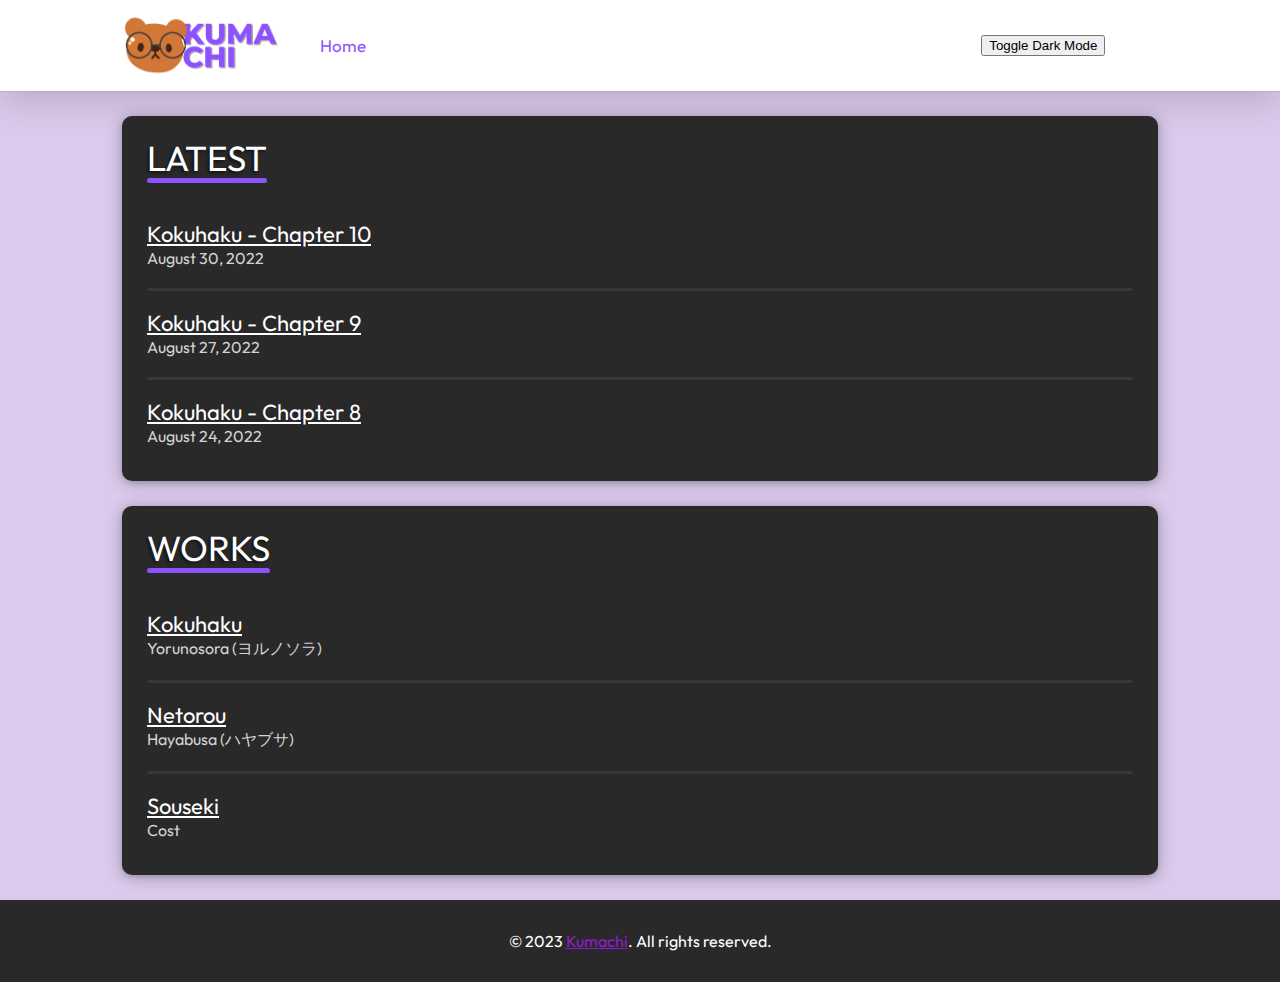
==== index.html @ 441d0a2b "." ====
<!DOCTYPE html>
<html lang="en">

<head>
  <link rel="shortcut icon" href="assets/fav.png" />
  <link rel="stylesheet" href="https://cdnjs.cloudflare.com/ajax/libs/font-awesome/5.15.3/css/all.min.css" />
  <meta charset="UTF-8">
  <meta name="viewport" content="width=device-width, initial-scale=1.0">
  <title>KumachiTL</title>
  <link rel="preconnect" href="https://fonts.googleapis.com">
  <link rel="preconnect" href="https://fonts.gstatic.com" crossorigin>
  <link href="https://fonts.googleapis.com/css2?family=Outfit:wght@700&family=Poppins&display=swap" rel="stylesheet">
  <link rel="stylesheet" href="style.css">
</head>

<body>
  <nav>
    <div class="navbar">
      <i class="fas fa-bars"></i>
      <div class="logo">
      <a href="/"><img src="assets/logo.png" title="Home" alt="Kumachi Logo"></a>
    </div>
    <div class="nav-links">
        <div class="sidebar-logo">
          <a href="/"><img src="assets/logo.png" title="Home" alt="Kumachi Logo"></a>
          <i class="fas fa-times"></i>
        </div>
        <ul class="menu">
          <li class="dropdown"><a href="/" style="color: #8C52FF;">Home</a></li>
          <li class="dropdown">
          <a href="#" class="dropdown-toggle">Ongoing</a>
            <ul class="submenu">
              <li><a href="/kokuhaku">The Beautiful Girls in the School Confessed to Me Almost at the Same Time and I Misunderstood That They Were Making Fun of Me so I Decided To Go Out With All of Them but I Was Too Shy!</a></li>
              <!-- <li><a href="#">Submenu Item 2</a></li>
              <li><a href="#">Submenu Item 3</a></li> -->
              </ul>
          </li>
          <li class="dropdown">
          <a href="#" class="dropdown-toggle">Hiatus</a>
            <ul class="submenu">
              <li><a href="#">I Don't Know Souseki~I Had A Girlfriend Before I Knew It~</a></li>
              <!-- <li><a href="#">Submenu Item 2</a></li>
              <li><a href="#">Submenu Item 3</a></li> -->
            </ul>
          </li>
          <li class="dropdown">
          <a href="#" class="dropdown-toggle">Completed</a>
            <ul class="submenu">
              <li><a href="#">The Hero Cucked Me of My Childhood Friend, so I Think I'll Steal His Fiancee</a></li>
              <!-- <li><a href="#">Submenu Item 2</a></li>
              <li><a href="#">Submenu Item 3</a></li> -->
            </ul>
          </li>
          <li class="dropdown">
          <a href="#" class="dropdown-toggle">Dropped</a>
            <!-- <ul class="submenu">
              <li><a href="#">Lorem ipsum, dolor sit amet consectetur adipisicing elit. Nisi nam velit est? Corporis, quos unde?</a></li>
              <li><a href="#">Submenu Item 2</a></li>
              <li><a href="#">Submenu Item 3</a></li>
            </ul> -->
          </li>
          <li class="dropdown">
          <a href="#" class="dropdown-toggle">Original Works</a>
            <!-- <ul class="submenu">
              <li><a href="#">My Ex-Wife's Daughter</a></li>
              <li><a href="#">The Daily Life of a Former Office Worker [18+]</a></li>
              <li><a href="#">Reconciliation of Two Old Lovers</a></li>
              <li><a href="#">My Late Wife is My Guardian Angel</a></li>
            </ul> -->
          </li>
          <li><a href="/about">About</a></li>
        </ul>
    </div>
    <button id="dark-mode-toggle">Toggle Dark Mode</button>
    <div class="search-box">
      <i class="fas fa-search"></i>
      <div class="input-box">
        <input type="text" id="searchInput" placeholder="Search...">
      </div>
    </div>
   </div>
  </nav>

  <!-- Main -->

  <div class="box">
    <div class="text-row">
      <div class="text">Latest</div>
    </div>
    <div class="row">
      <a href="#" class="title">Kokuhaku - Chapter 10</a>
      <div class="date">August 30, 2022</div>
    </div>
    <hr class="line">
    <div class="row">
      <a href="#" class="title">Kokuhaku - Chapter 9</a>
      <div class="date">August 27, 2022</div>
    </div>
    <hr class="line">
    <div class="row">
      <a href="#" class="title">Kokuhaku - Chapter 8</a>
      <div class="date">August 24, 2022</div>
    </div>
  </div>

  <div class="works-box">
    <div class="text-row">
      <div class="text">Works</div>
    </div>
    <div class="row">
      <a href="/kokuhaku" class="title">Kokuhaku</a>
      <div class="date">Yorunosora (ヨルノソラ)</div>
    </div>
    <hr class="line">
    <div class="row">
      <a href="#" class="title">Netorou</a>
      <div class="date">Hayabusa (ハヤブサ)</div>
    </div>
    <hr class="line">
    <div class="row">
      <a href="#" class="title">Souseki</a>
      <div class="date">Cost</div>
    </div>
  </div>  

  <footer>
    <p>&copy; 2023 <a href="/" style="color: #9619D0;">Kumachi</a>. All rights reserved.</p>
  </footer>  

  <script src="https://code.jquery.com/jquery-3.6.0.min.js"></script>
  <script src="script.js" defer></script>

  <!-- Ko-fi -->

  <script src='https://storage.ko-fi.com/cdn/scripts/overlay-widget.js'></script>
  <script>
    kofiWidgetOverlay.draw('kumachi', {
      'type': 'floating-chat',
      'floating-chat.donateButton.text': 'Support me',
      'floating-chat.donateButton.background-color': '#794bc4',
      'floating-chat.donateButton.text-color': '#fff'
    });
  </script>
</body>

</html>
---- style.css ----
html {
  font-family: "Outfit", sans-serif;
}

body {
  margin: 0;
  padding: 0;
  background: rgb(220, 202, 236);
  transition: background-color 0.3s ease;
}

.logo img {
  width: 200px;
  height: auto;
}

nav {
  background: white;
  padding: 10px 100px;
  color: #9619d0;
  box-shadow: rgba(0, 0, 0, 0.16) 0px 10px 36px 0px, rgba(0, 0, 0, 0.06) 0px 0px 0px 1px;
}
  
.navbar {
  display: flex;
  align-items: center;
  justify-content: space-between;
}

.navbar .show {
  display: block;
}

.navbar .menu {
  margin: 0;
  padding: 0;
  list-style: none;
}

.navbar .menu li {
  display: inline;
}

.dropdown {
  margin-right: 25px;
}

.navbar .menu li a {
  text-decoration: none;
  color: #ffffff;
  font-size: 17px;
}

.navbar .menu a:hover {
  color: #8C52FF;
  transition: .3s;
}

.navbar .dropdown-toggle {
  position: relative;
}

.navbar .dropdown-toggle::after {
  content: '\f107';
  font-family: 'Font Awesome 5 Free';
  font-weight: 900;
  position: absolute;
  padding: 2px 0 0 4px;
}

.navbar .dropdown-toggle.collapsed::after {
  content: '\f106';
}

.fa-bars, .sidebar-logo .fas.fa-times, .sidebar-logo img {
  display: none;
}

/* SUBMENU */

.navbar .submenu {
  display: none;
  position: absolute;
  top: 10%;
  left: 36.8%;
  background-color: white;
  padding: 3px;
  box-shadow: rgba(0, 0, 0, 0.35) 0px 5px 15px;
  width: 300px;
  overflow: hidden;
  border-radius: 5px;
}
/* hiatus */
.dropdown:nth-child(3) .submenu {
  left: 43.8%;
  top: calc(10%);
}
/* completed */
.dropdown:nth-child(4) .submenu {
  left: 49.5%;
  top: calc(10%);
}
/* dropped */
.dropdown:nth-child(5) .submenu {
  left: 57.9%;
  top: calc(10%);
}
/* original works */
.dropdown:nth-child(6) .submenu {
  left: 65.1%;
  top: calc(10%);
}

.navbar .submenu li {
  overflow: hidden;
  text-overflow: ellipsis;
  display: -webkit-box;
  -webkit-line-clamp: 2;
  -webkit-box-orient: vertical;
}

.navbar .submenu li a {
  display: block;
  padding: 4.4px 8px 4.4px 8px;
  text-decoration: none;
}

.submenu li a:hover {
  background-color: #e2dede;
}

/* SEARCH */

.search-box {
  position: relative;
  height: 40px;
  width: 40px;
  margin: 0 15px 0 0;
}

.search-box .fas.fa-search {
  font-size: 20px;
  color: #ffffff;
  cursor: pointer;
}

.search-box i{
  position: absolute;
  height: 100%;
  width: 100%;
  line-height: 40px;
  text-align: center;
  font-size: 22px;
  color: #fff;
  font-weight: 600;
  cursor: pointer;
  transition: all 0.3s ease;
}

#searchButton {
  height: 40px;
  width: 50px;
  border: none;
  background-color: transparent;
  color: white;
  cursor: pointer;
}

.search-box .input-box {
  position: absolute;
  right: calc(100% - 40px);
  top: 80px;
  height: 60px;
  width: 300px;
  background: rgb(220, 202, 236);
  border-radius: 6px;
  opacity: 0;
  pointer-events: none;
  transition: all 0.4s ease;
}

.navbar.showInput .search-box .input-box{
  top: 50px;
  opacity: 1;
  pointer-events: auto;
  background: rgb(220, 202, 236);
}

.search-box .input-box::before{
  content: '';
  position: absolute;
  height: 20px;
  width: 20px;
  background: rgb(220, 202, 236);
  right: 10px;
  top: -6px;
  transform: rotate(45deg);
}

.search-box .input-box input{
  position: absolute;
  top: 50%;
  left: 50%;
  border-radius: 4px;
  transform: translate(-50%, -50%);
  height: 35px;
  width: 250px;
  outline: none;
  padding: 0 15px;
  font-family: poppins;
  font-size: 16px;
  border: none;
}

.search-box .input-box.show {
  display: block;
}

/* SEARCH RESULTS */

/* -Loading Screen */

#loadingScreen {
  display: flex;
  align-items: center;
  justify-content: center;
  height: 100vh;
  background-color: rgb(220, 202, 236);
}

.spinner {
  border: 16px solid #f3f3f3;
  border-top: 16px solid #1E1E1E;
  border-radius: 50%;
  width: 30px;
  height: 30px;
  animation: spin 2s linear infinite;
}

@keyframes spin {
  0% {
    transform: rotate(0deg);
  }
  100% {
    transform: rotate(360deg);
  }
}

/* -Main Search Results */

#headerText {
  font-size: 35px;
  color: white;
  text-shadow: -2px 2px 3px rgba(0, 0, 0, 0.5);
  text-transform: uppercase;
  position: relative;
  display: inline-block;
  margin-bottom: 30px;
  margin-left: 120px;
}

#headerText::after {
  content: '';
  position: absolute;
  left: 0;
  bottom: -3px;
  width: 100%;
  height: 5px;
  border-radius: 3px;
  background-color: #8C52FF;
}

.search-results {
  margin: 10px 100px;
  padding: 10px;
  border-radius: 5px;
  display: grid;
  grid-template-columns: 1fr 1fr 1fr;
  grid-column-gap: 20px;
}

.search-result-item {
  margin-bottom: 20px;
  background-color: #292929;
  padding: 45px;
  border-radius: 5px;
  display: flex;
  align-items: center;
  justify-content: center;
  color: white;
  font-size: 20px;
}

.search-result-item a {
  text-decoration: none;
  text-align: center;
  color: white;
}

.search-result-item a:hover {
  color: #8C52FF;
  transition: .3s;
  cursor: pointer;
}

/* MAIN */
    
.box, .works-box {
  background-color: #292929;
  margin: 25px 122px;
  border-radius: 10px;
  display: flex;
  flex-direction: column;
  padding: 20px 25px;
  align-items: left;
  color: #ffffff;
  font-family: "Outfit", sans-serif;
  box-shadow: rgba(14, 30, 37, 0.12) 0px 2px 4px 0px, rgba(14, 30, 37, 0.32) 0px 2px 16px 0px;
}
  
.row {
  left: auto;
  padding-top: 10px;
}
  
.text {
  font-size: 35px;
  text-shadow: -2px 2px 3px rgba(0, 0, 0, 0.5);
  text-transform: uppercase;
  position: relative;
  display: inline-block;
  margin-bottom: 30px;
}
  
.text::after {
  content: '';
  position: absolute;
  left: 0;
  bottom: -3px;
  width: 100%;
  height: 5px;
  border-radius: 3px;
  background-color: #8C52FF;
}

.title {
  font-size: 22px;
  text-decoration: underline;
  color: white;
  margin-top: 100px;
}

.title:hover {
  color: #8C52FF;
  transition: 0.3s;
  }

.date {
  color: lightgray;
  font-size: 16px;
  margin-bottom: 15px;
  position: relative;
}
  
.line {
  width: 100%;
  height: 3px;
  border-radius: 10px;
  background-color: #383838;
  margin-top: 5px;
  border: none;
}

/* ABOUT PAGE */

.about-box, .disclaimer-box {
  background-color: #292929;
  margin: 25px 122px;
  border-radius: 10px;
  display: flex;
  flex-direction: column;
  padding: 0 25px;
  padding-top: 20px;
  align-items: left;
  color: #ffffff;
  font-family: "Outfit", sans-serif;
  box-shadow: rgba(14, 30, 37, 0.12) 0px 2px 4px 0px, rgba(14, 30, 37, 0.32) 0px 2px 16px 0px;
}

.about, .disclaimer {
  color: lightgrey;
  margin-bottom: 25px;
  font-size: 16px;
  font-family: "Poppins";
}

/* KOKUHAKU PAGE */

.description-box, .info-box, .chapter-box {
  background-color: #292929;
  margin: 25px 122px;
  border-radius: 10px;
  display: flex;
  flex-direction: column;
  padding: 20px 25px;
  align-items: left;
  color: #ffffff;
  font-family: "Outfit", sans-serif;
  box-shadow: rgba(14, 30, 37, 0.12) 0px 2px 4px 0px, rgba(14, 30, 37, 0.32) 0px 2px 16px 0px;
}

.story-title {
  font-size: 29.5px;
  text-shadow: -2px 2px 3px rgba(0, 0, 0, 0.5);
  text-transform: uppercase;
  position: relative;
  display: inline-block;
}

.story-title::after {
  content: '';
  position: absolute;
  left: 0;
  bottom: -3px;
  width: 100%;
  height: 5px;
  border-radius: 3px;
  background-color: #8C52FF;
}

.story-description {
  margin-top: 25px;
  color: lightgrey;
  font-size: 16px;
  font-family: "Poppins";
  line-height: 30px;
}

.info {
  font-size: 18px;
}

.info2 {
  font-family: poppins;
  font-size: 16px;
  line-height: 26px;
}

.source {
  color: white;
  text-decoration: none;
  font-family: poppins;
  font-size: 16px;
}

.source:hover, .chapter:hover {
  color: #8C52FF;
  transition: 0.3s;
}

.chapter-row {
  margin-top: 10px;
  margin-bottom: 14px;
}

.chapter {
  font-size: 19px;
  text-decoration: underline;
  color: white;
  position: relative;
}

/* BUTTONS */

.button-container {
  flex-direction: column;
  align-items: center;
  background-color: #292929;
  margin: 25px 122px;
  border-radius: 10px;
  display: flex;
  padding: 10px 25px;
  color: #ffffff;
  justify-content: center;
  box-shadow: rgba(14, 30, 37, 0.12) 0px 2px 4px 0px, rgba(14, 30, 37, 0.32) 0px 2px 16px 0px;
}

/* -Change Chapter */

.change-chap-box {
  background-color: #292929;
  margin: 25px 122px;
  border-radius: 10px;
  display: flex;
  padding: 10px 25px;
  color: #ffffff;
  justify-content: center;
}

.change-chap-buttons {
  display: flex;
  align-items: center;
  margin-top: 4px;
}

.prev-btn, .next-btn {
  width: 100px;
  height: 40px;
  border: none;
  background: linear-gradient(135deg, #9619d0 0%, #cd1494 50%, #ab0b6d 100%);
  color: white;
  padding: 10px 20px;
  margin: 10px;
  font-size: 16px;
  cursor: pointer;
  border-radius: 4px;
  font-family: outfit;
}

.prev-btn:hover, .next-btn:hover {
  opacity: 0.8;
  transition: 0.3s;
}

select {
  font-family: outfit;
  font-size: 16px;
  width: 200px;
  height: 40px;
  margin: 10px 0;
  border-radius: 4px;
  color: #1E1E1E;
}

.separator {
  width: 100%;
  height: 3px;
  border-radius: 10px;
  background-color: #383838;
  margin: 10px 0;
  border: none;
}

/* -Font size */

.button {
  width: 40px;
  height: 40px;
  margin: 10px 3px;
  font-size: 16px;
  background: linear-gradient(135deg, #9619d0 0%, #cd1494 50%, #ab0b6d 100%);
  color: #ffffff;
  border: none;
  border-radius: 4px;
  cursor: pointer;
  font-family: outfit;
}

#content {
  font-size: 16px;
}

#resetBtn {
  width: 90px;
}

.button-container button:hover {
  opacity: 0.8;
  transition: 0.3s;
}

/* KOKUHAKU */

.toc {
  color: white;
  text-decoration: none;
}

.toc:hover {
  color: #9619d0;
  transition: .3s;
}

.kp-box, .kc1-box {
  background-color: #292929;
  margin: 25px 122px;
  border-radius: 10px;
  display: flex;
  flex-direction: column;
  padding: 20px 25px;
  align-items: left;
  color: #ffffff;
  font-family: "Outfit", sans-serif;
  box-shadow: rgba(14, 30, 37, 0.12) 0px 2px 4px 0px, rgba(14, 30, 37, 0.32) 0px 2px 16px 0px;
}

.kp, .kc1 {
  color: lightgrey;
  font-size: 16px;
  font-family: "Poppins";
}

p#content {
  margin: 5px 0;
}

/* B2TOP BUTTON */

#backToTopBtn {
  position: fixed;
  bottom: 20px;
  right: 20px;
  z-index: 99;
  font-size: 16px;
  padding: 10px;
  border: none;
  background: linear-gradient(135deg, #9619d0 0%, #cd1494 50%, #ab0b6d 100%);
  color: #fff;
  cursor: pointer;
  font-family: outfit;
  border-radius: 7px;
  opacity: 0;
  transition: opacity 0.3s ease-in-out;
}

#backToTopBtn.show {
  opacity: 1;
}

/* COMMENTS */

.comments-box {
  border: 1px solid #ccc;
  padding: 20px;
  background-color: #292929;
  margin-bottom: 10px;
  margin: 25px 122px;
  border-radius: 10px;
  box-shadow: rgba(14, 30, 37, 0.12) 0px 2px 4px 0px, rgba(14, 30, 37, 0.32) 0px 2px 16px 0px;
}

#disqus_thread {
  margin-top: 20px;
}

#disqus_thread a {
  color: #8C52FF;
}

/* FOOTER */
  
footer {
  background-color: #292929;
  padding: 15px;
  text-align: center;
  color: white;
  margin-top: auto;
}

/* DARK MODE */

.dark-mode {
  background-color: #333;
  color: #fff;
}

.dark-mode .nav {
  background: #1E1E1E;
  color: #ffffff;
}

.dark-mode .navbar .menu a {
  color: #ffffff;
}

/* Mobile 1024 ver */

@media screen and (max-width: 1024px) {
  .navbar .nav-links {
    display: none;
  }

  .fa-bars {
    display: block;
    color: white;
    font-size: 20px;
  }

  .navbar .menu li {
    margin-bottom: 0;
  }

  .navbar .menu li a {
    padding: 15px;
  }

  .navbar .dropdown-toggle::after {
    content: '\f107';
  }

  .navbar .submenu {
    display: none;
  }

  .navbar .dropdown-toggle.collapsed::after {
    content: '\f106';
  }

  .navbar .show {
    display: block;
    position: fixed;
    top: 0;
    left: 0;
    height: 100vh;
    width: 250px;
    padding: 20px;
    background-color: #292929;
    z-index: 1000;
  }

  .navbar .sidebar-logo {
    display: flex;
    align-items: center;
    justify-content: space-between;
    margin-bottom: 20px;
  }

  .navbar .sidebar-logo img {
    display: block;
    width: 200px;
    height: auto;
  }

  .navbar .sidebar-logo .fas.fa-times, .sidebar-logo img {
    font-size: 20px;
    cursor: pointer;
    display: block;
    color: white;
  }

  .navbar .menu {
    margin: 0;
    padding: 0;
    list-style: none;
  }

  .navbar .menu li a {
    display: block;
    padding: 10px;
    text-decoration: none;
    color: white;
  }

  .navbar .submenu {
    margin: 0 0 0 20px;
    display: none;
    position: relative;
    border-radius: 0;
    width: auto;
    box-shadow: none;
    left: 0;
  }

  .dropdown:nth-child(3) .submenu, .dropdown:nth-child(4) .submenu, .dropdown:nth-child(5) .submenu, .dropdown:nth-child(6) .submenu {
    left: 0;
  }

  .navbar .submenu li {
    margin-bottom: 10px;
  }

  .navbar .submenu li a {
    display: block;
    padding: 2px;
    color: white;
    list-style-type: circle;
  }

  .search-box {
    margin: 0;
  }

  #searchInput {
    width: 250px;
  }

  /* MAIN */
    
  .box, .works-box {
    margin: 25px 80px;
  }
  
  .text {
    font-size: 30px;
  }

  .title {
    font-size: 18px;
  }

  .date {
    font-size: 13px;
  }

  /* ABOUT PAGE */

  .about-box, .disclaimer-box {
    margin: 25px 80px;
  }

  .about, .disclaimer {
    font-size: 15px;
  }

  /* KOKUHAKU PAGE */

  .description-box, .info-box, .chapter-box {
    margin: 25px 80px;
  }

  .story-title {
    font-size: 25px;
  }

  .story-title::after {
    height: 3px;
  }

  .story-description {
    font-size: 13px;
    line-height: 25px;
  }

  .info, .chapter {
    font-size: 14px;
  }

  .info2, .source {
    font-size: 13px;
  }

  .chapter-text {
    font-size: 22px;
  }

  /* BUTTONS */

  .button-container {
    margin: 25px 80px;
  }

  .change-chap-box {
    margin: 25px 80px;
  }

  .prev-btn, .next-btn {
    width: 100px;
    height: 38px;
  }

  select {
    font-size: 14px;
    width: 200px;
    height: 38px;
  }

  .separator {
    margin: 4px;
  }

  /* KOKUHAKU */

  .kp-box, .kc1-box {
    margin: 25px 80px;
  }

  .kp, .kc1 {
    font-size: 13px;
  }

  .footnotes {
    font-size: 13px;
  }
}

/* Mobile 768 ver */

@media screen and (max-width: 768px) {
  .navbar .nav-links {
    display: none;
  }

  .fa-bars {
    display: block;
    color: white;
    font-size: 20px;
  }

  .navbar .menu li {
    margin-bottom: 0;
  }

  .navbar .menu li a {
    padding: 15px;
  }

  .navbar .dropdown-toggle::after {
    content: '\f107';
  }

  .navbar .submenu {
    display: none;
  }

  .navbar .dropdown-toggle.collapsed::after {
    content: '\f106';
  }

  .navbar .show {
    display: block;
    position: fixed;
    top: 0;
    left: 0;
    height: 100vh;
    width: 250px;
    padding: 20px;
    background-color: #292929;
    z-index: 1000;
  }

  .navbar .sidebar-logo {
    display: flex;
    align-items: center;
    justify-content: space-between;
    margin-bottom: 20px;
  }

  .navbar .sidebar-logo img {
    display: block;
    width: 200px;
    height: auto;
  }

  .navbar .sidebar-logo .fas.fa-times {
    font-size: 20px;
    cursor: pointer;
    display: block;
    color: white;
  }

  .navbar .menu {
    margin: 0;
    padding: 0;
    list-style: none;
  }

  .navbar .menu li a {
    display: block;
    padding: 10px;
    text-decoration: none;
    color: white;
  }

  .navbar .submenu {
    margin: 0 0 0 20px;
    display: none;
    position: relative;
    border-radius: 0;
    width: auto;
  }

  .navbar .submenu li {
    margin-bottom: 10px;
  }

  .navbar .submenu li a {
    display: block;
    padding: 2px;
    color: white;
    list-style-type: circle;
  }

  /* Main */
    
  .box, .works-box {
    margin: 15px 25px;
  }

  /* About Page */

  .about-box, .disclaimer-box {
    margin: 15px 25px;
  }

  .about, .disclaimer {
    font-size: 14px;
  }

  /* Search Results */

  #headerText {
    font-size: 30px;
    margin-bottom: 10px;
    margin-left: 30px;
  }
  
  .search-results {
    margin: 10px 20px;
  }
  
  .search-result-item {
    padding: 40px 0;
  }
  
  .search-result-item a {
    font-size: 18px;
  }

  /* Kokuhaku Page */

  .description-box, .info-box, .chapter-box {
    margin: 15px 25px;
  }

  .story-title {
    font-size: 19px;
  }

  /* Chapters */

  .button-container, .change-chap-box {
    margin: 20px 25px;
  }

  .prev-btn, .next-btn {
    width: 100px;
    height: 38px;
  }

  select {
    font-size: 14px;
    width: 200px;
    height: 38px;
  }

  /* Font size */

  .button-container button {
    height: 38px;
  }

  #increaseBtn {
    margin-right: 10px;
  }

  /* Kokuhaku*/

  .kp-box, .kc1-box {
    margin: 15px 25px;
  }

  .kp, .kc1 {
    font-size: 15px;
  }

  /* Disqus comments */

  .comments-box {
    margin: 15px 25px;
  }

}

/* Mobile 480 ver */

@media screen and (max-width: 480px) {
  nav {
    padding: 10px 50px;
  }
  
  .navbar .nav-links {
    display: none;
  }

  .fa-bars {
    display: block;
    color: white;
    font-size: 20px;
  }

  .navbar .menu li {
    margin-bottom: 0;
  }

  .navbar .menu li a {
    padding: 15px;
  }

  .navbar .dropdown-toggle::after {
    content: '\f107';
  }

  .navbar .submenu {
    display: none;
  }

  .navbar .dropdown-toggle.collapsed::after {
    content: '\f106';
  }

  .navbar .show {
    display: block;
    position: fixed;
    top: 0;
    left: 0;
    height: 100vh;
    width: 250px;
    padding: 20px;
    background-color: #292929;
    z-index: 1000;
  }

  .navbar .sidebar-logo {
    display: flex;
    align-items: center;
    justify-content: space-between;
    margin-bottom: 20px;
  }

  .navbar .sidebar-logo img {
    display: block;
    width: 200px;
    height: auto;
  }

  .navbar .sidebar-logo .fas.fa-times, .sidebar-logo img {
    font-size: 20px;
    cursor: pointer;
    display: block;
    color: white;
  }

  .navbar .menu {
    margin: 0;
    padding: 0;
    list-style: none;
  }

  .navbar .menu li a {
    display: block;
    padding: 10px;
    text-decoration: none;
    color: white;
  }

  .navbar .submenu {
    margin: 0 0 0 20px;
    display: none;
    position: relative;
    border-radius: 0;
    width: auto;
  }

  .navbar .submenu li {
    margin-bottom: 10px;
  }

  .navbar .submenu li a {
    display: block;
    padding: 2px;
    color: white;
    list-style-type: circle;
  }

  #searchInput {
    width: 250px;
  }

  /* Search Results */

  #headerText {
    font-size: 24px;
  }
  
  .search-results {
    grid-template-columns: 1fr;
    gap: 2px;
    margin: 0 2px;
    text-align: center;
  }
  
  .search-result-item {
    padding: 40px 0;
    margin: 2px;
  }
  
  .search-result-item a {
    font-size: 14px;
  }

  /* Main */
    
  .box, .works-box, .about-box, .disclaimer-box {
    margin: 5px;
    border-radius: 5px;
  }

  /* Kokuhaku Page */

  .description-box, .info-box, .chapter-box {
    margin: 5px;
    border-radius: 5px;
  }

  /* Chapters */

  .button-container {
    margin: 5px;
    padding: 0 10px;
    border-radius: 5px;
  }

  .change-chap-box {
    margin: 5px;
    padding: 0;
    border-radius: 5px;
  }

  .prev-btn, .next-btn {
    width: 70px;
    height: 38px;
    font-size: 14px;
    padding: 1px;
  }

  select {
    font-size: 14px;
    width: 110px;
    height: 38px;
  }

  .separator {
    height: 1px;
  }

  /* Font size */

  .button-container button {
    height: 38px;
    font-size: 14px;
  }

  #increaseBtn {
    margin-right: 5px;
  }

  #resetBtn {
    width: 70px;
  }

  /* Kokuhaku*/

  .kp-box, .kc1-box  {
    margin: 5px;
    border-radius: 5px;
  }

  /* COMMENTS */

  .comments-box {
    margin: 5px;
  }
}
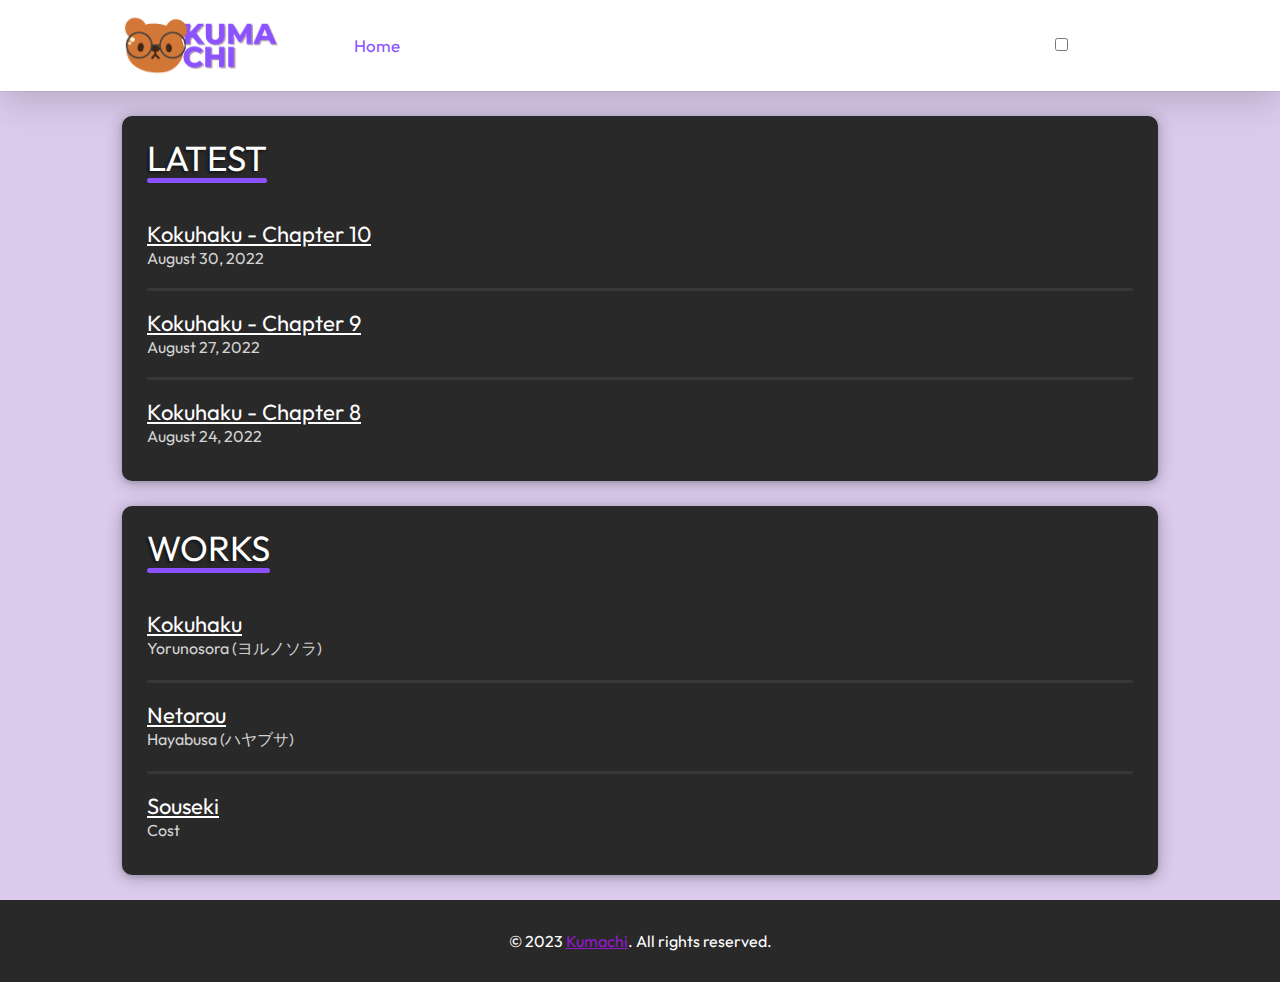
==== commit ea45d6ee: "Dark Mode" ====
--- a/index.html
+++ b/index.html
@@ -71,7 +71,10 @@
           <li><a href="/about">About</a></li>
         </ul>
     </div>
-    <button id="dark-mode-toggle">Toggle Dark Mode</button>
+    <div class="dark-mode-toggle">
+      <input type="checkbox" id="darkModeToggle">
+      <label for="darkModeToggle"></label>
+    </div>
     <div class="search-box">
       <i class="fas fa-search"></i>
       <div class="input-box">
--- a/style.css
+++ b/style.css
@@ -659,19 +659,31 @@
 
 /* DARK MODE */
 
-.dark-mode {
-  background-color: #333;
+/* Add styles for dark mode */
+body.dark-mode {
+  background-color: #1f1f1f;
   color: #fff;
 }
 
-.dark-mode .nav {
-  background: #1E1E1E;
-  color: #ffffff;
-}
-
-.dark-mode .navbar .menu a {
-  color: #ffffff;
-}
+.dark-mode .navbar {
+  background-color: #1f1f1f;
+  color: #fff;
+}
+
+.dark-mode .nav-links a {
+  color: #fff;
+}
+
+.dark-mode .search-box {
+  background-color: #1f1f1f;
+  color: #fff;
+}
+
+.dark-mode input[type="text"] {
+  background-color: #1f1f1f;
+  color: #fff;
+}
+
 
 /* Mobile 1024 ver */
 
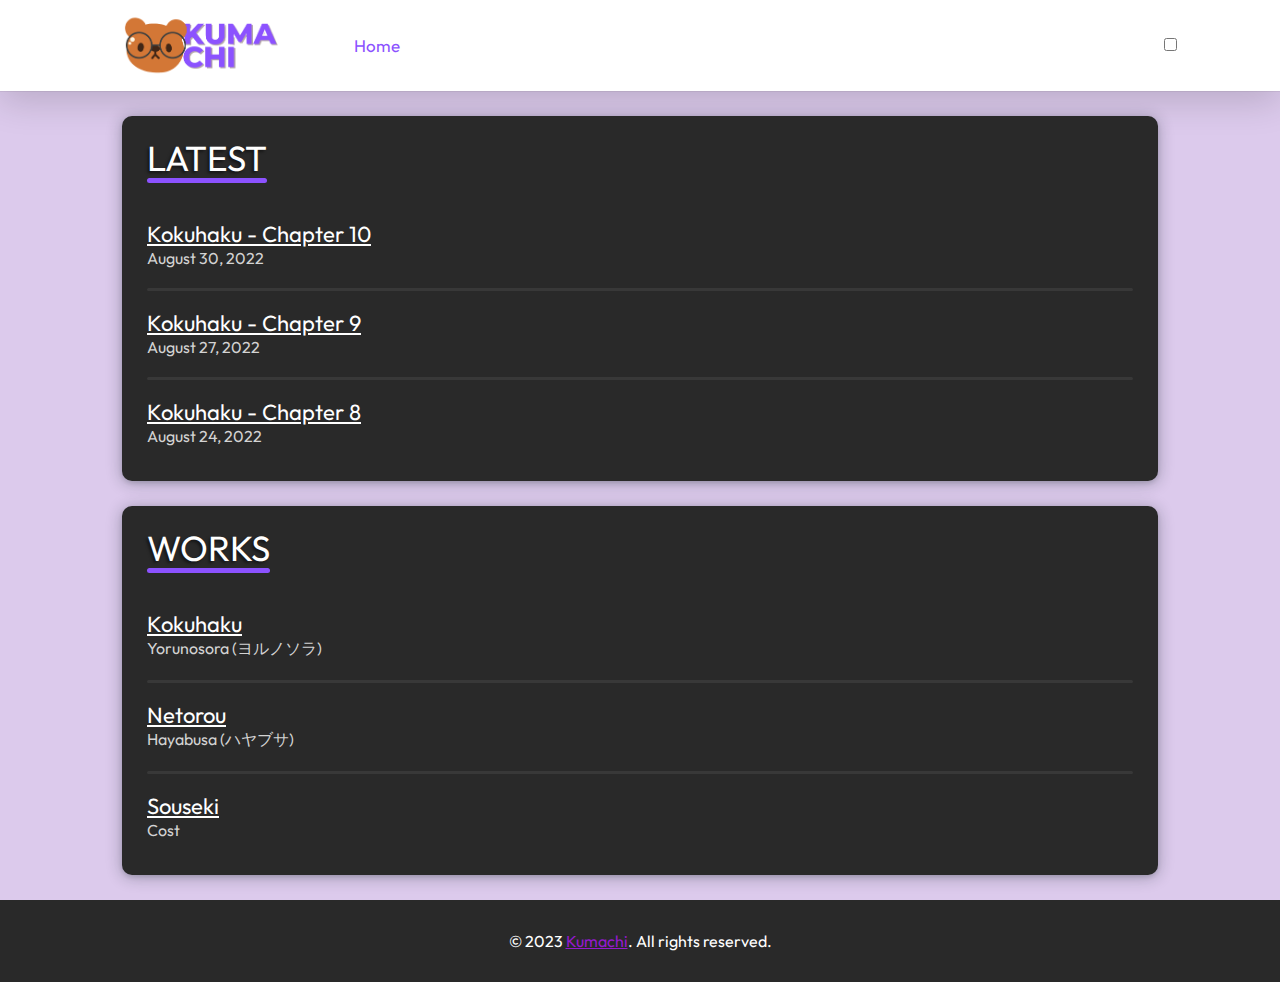
==== commit e4bd811d: "Dark Mode" ====
--- a/index.html
+++ b/index.html
@@ -11,6 +11,32 @@
   <link rel="preconnect" href="https://fonts.gstatic.com" crossorigin>
   <link href="https://fonts.googleapis.com/css2?family=Outfit:wght@700&family=Poppins&display=swap" rel="stylesheet">
   <link rel="stylesheet" href="style.css">
+  <style>
+    /* Add styles for dark mode */
+    body.dark-mode {
+      background-color: #1f1f1f;
+      color: #fff;
+    }
+
+    .dark-mode .navbar {
+      background-color: #1f1f1f;
+      color: #fff;
+    }
+
+    .dark-mode .nav-links a {
+      color: #fff;
+    }
+
+    .dark-mode .search-box {
+      background-color: #1f1f1f;
+      color: #fff;
+    }
+
+    .dark-mode input[type="text"] {
+      background-color: #1f1f1f;
+      color: #fff;
+    }
+  </style>
 </head>
 
 <body>
@@ -18,9 +44,9 @@
     <div class="navbar">
       <i class="fas fa-bars"></i>
       <div class="logo">
-      <a href="/"><img src="assets/logo.png" title="Home" alt="Kumachi Logo"></a>
-    </div>
-    <div class="nav-links">
+        <a href="/"><img src="assets/logo.png" title="Home" alt="Kumachi Logo"></a>
+      </div>
+      <div class="nav-links">
         <div class="sidebar-logo">
           <a href="/"><img src="assets/logo.png" title="Home" alt="Kumachi Logo"></a>
           <i class="fas fa-times"></i>
@@ -28,60 +54,43 @@
         <ul class="menu">
           <li class="dropdown"><a href="/" style="color: #8C52FF;">Home</a></li>
           <li class="dropdown">
-          <a href="#" class="dropdown-toggle">Ongoing</a>
+            <a href="#" class="dropdown-toggle">Ongoing</a>
             <ul class="submenu">
               <li><a href="/kokuhaku">The Beautiful Girls in the School Confessed to Me Almost at the Same Time and I Misunderstood That They Were Making Fun of Me so I Decided To Go Out With All of Them but I Was Too Shy!</a></li>
-              <!-- <li><a href="#">Submenu Item 2</a></li>
-              <li><a href="#">Submenu Item 3</a></li> -->
-              </ul>
-          </li>
-          <li class="dropdown">
-          <a href="#" class="dropdown-toggle">Hiatus</a>
-            <ul class="submenu">
-              <li><a href="#">I Don't Know Souseki~I Had A Girlfriend Before I Knew It~</a></li>
-              <!-- <li><a href="#">Submenu Item 2</a></li>
-              <li><a href="#">Submenu Item 3</a></li> -->
             </ul>
           </li>
           <li class="dropdown">
-          <a href="#" class="dropdown-toggle">Completed</a>
+            <a href="#" class="dropdown-toggle">Hiatus</a>
             <ul class="submenu">
-              <li><a href="#">The Hero Cucked Me of My Childhood Friend, so I Think I'll Steal His Fiancee</a></li>
-              <!-- <li><a href="#">Submenu Item 2</a></li>
-              <li><a href="#">Submenu Item 3</a></li> -->
+              <li><a href="#">I Don't Know Souseki~I Had A Girlfriend Before I Knew It~</a></li>
             </ul>
           </li>
           <li class="dropdown">
-          <a href="#" class="dropdown-toggle">Dropped</a>
-            <!-- <ul class="submenu">
-              <li><a href="#">Lorem ipsum, dolor sit amet consectetur adipisicing elit. Nisi nam velit est? Corporis, quos unde?</a></li>
-              <li><a href="#">Submenu Item 2</a></li>
-              <li><a href="#">Submenu Item 3</a></li>
-            </ul> -->
+            <a href="#" class="dropdown-toggle">Completed</a>
+            <ul class="submenu">
+              <li><a href="#">The Hero Cucked Me of My Childhood Friend, so I Think I'll Steal His Fiancee</a></li>
+            </ul>
           </li>
           <li class="dropdown">
-          <a href="#" class="dropdown-toggle">Original Works</a>
-            <!-- <ul class="submenu">
-              <li><a href="#">My Ex-Wife's Daughter</a></li>
-              <li><a href="#">The Daily Life of a Former Office Worker [18+]</a></li>
-              <li><a href="#">Reconciliation of Two Old Lovers</a></li>
-              <li><a href="#">My Late Wife is My Guardian Angel</a></li>
-            </ul> -->
+            <a href="#" class="dropdown-toggle">Dropped</a>
+          </li>
+          <li class="dropdown">
+            <a href="#" class="dropdown-toggle">Original Works</a>
           </li>
           <li><a href="/about">About</a></li>
         </ul>
-    </div>
-    <div class="dark-mode-toggle">
-      <input type="checkbox" id="darkModeToggle">
-      <label for="darkModeToggle"></label>
-    </div>
-    <div class="search-box">
-      <i class="fas fa-search"></i>
-      <div class="input-box">
-        <input type="text" id="searchInput" placeholder="Search...">
+      </div>
+      <div class="search-box">
+        <i class="fas fa-search"></i>
+        <div class="input-box">
+          <input type="text" id="searchInput" placeholder="Search...">
+        </div>
+      </div>
+      <div class="dark-mode-toggle">
+        <input type="checkbox" id="darkModeToggle">
+        <label for="darkModeToggle"></label>
       </div>
     </div>
-   </div>
   </nav>
 
   <!-- Main -->
@@ -124,14 +133,52 @@
       <a href="#" class="title">Souseki</a>
       <div class="date">Cost</div>
     </div>
-  </div>  
+  </div>
 
   <footer>
     <p>&copy; 2023 <a href="/" style="color: #9619D0;">Kumachi</a>. All rights reserved.</p>
-  </footer>  
+  </footer>
 
   <script src="https://code.jquery.com/jquery-3.6.0.min.js"></script>
   <script src="script.js" defer></script>
+
+  <script>
+    // Get the dark mode toggle element
+    const darkModeToggle = document.getElementById('darkModeToggle');
+
+    // Check if the user has a preference for dark mode
+    const prefersDarkMode = window.matchMedia('(prefers-color-scheme: dark)').matches;
+
+    // Check if there's a previously saved dark mode preference
+    const savedDarkModePreference = localStorage.getItem('darkMode');
+
+    // Apply the appropriate dark mode preference
+    if (savedDarkModePreference === 'true' || (savedDarkModePreference === null && prefersDarkMode)) {
+      enableDarkMode();
+      darkModeToggle.checked = true;
+    }
+
+    // Toggle dark mode when the toggle switch is clicked
+    darkModeToggle.addEventListener('change', () => {
+      if (darkModeToggle.checked) {
+        enableDarkMode();
+        localStorage.setItem('darkMode', 'true');
+      } else {
+        disableDarkMode();
+        localStorage.setItem('darkMode', 'false');
+      }
+    });
+
+    // Enable dark mode
+    function enableDarkMode() {
+      document.body.classList.add('dark-mode');
+    }
+
+    // Disable dark mode
+    function disableDarkMode() {
+      document.body.classList.remove('dark-mode');
+    }
+  </script>
 
   <!-- Ko-fi -->
 
--- a/style.css
+++ b/style.css
@@ -659,30 +659,6 @@
 
 /* DARK MODE */
 
-/* Add styles for dark mode */
-body.dark-mode {
-  background-color: #1f1f1f;
-  color: #fff;
-}
-
-.dark-mode .navbar {
-  background-color: #1f1f1f;
-  color: #fff;
-}
-
-.dark-mode .nav-links a {
-  color: #fff;
-}
-
-.dark-mode .search-box {
-  background-color: #1f1f1f;
-  color: #fff;
-}
-
-.dark-mode input[type="text"] {
-  background-color: #1f1f1f;
-  color: #fff;
-}
 
 
 /* Mobile 1024 ver */
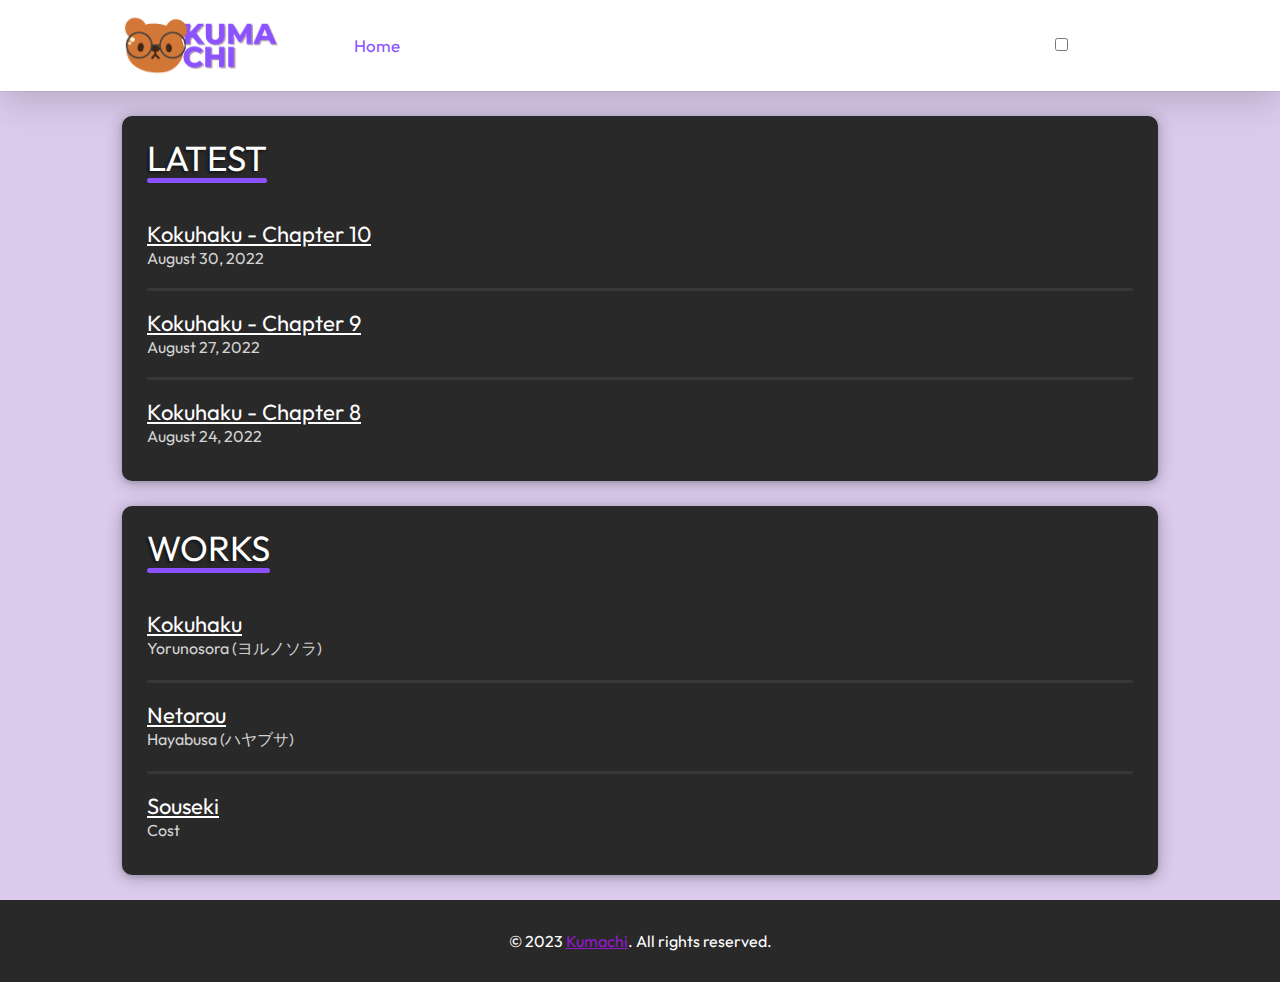
==== commit a2a2a353: "Dark Mode" ====
--- a/index.html
+++ b/index.html
@@ -11,32 +11,6 @@
   <link rel="preconnect" href="https://fonts.gstatic.com" crossorigin>
   <link href="https://fonts.googleapis.com/css2?family=Outfit:wght@700&family=Poppins&display=swap" rel="stylesheet">
   <link rel="stylesheet" href="style.css">
-  <style>
-    /* Add styles for dark mode */
-    body.dark-mode {
-      background-color: #1f1f1f;
-      color: #fff;
-    }
-
-    .dark-mode .navbar {
-      background-color: #1f1f1f;
-      color: #fff;
-    }
-
-    .dark-mode .nav-links a {
-      color: #fff;
-    }
-
-    .dark-mode .search-box {
-      background-color: #1f1f1f;
-      color: #fff;
-    }
-
-    .dark-mode input[type="text"] {
-      background-color: #1f1f1f;
-      color: #fff;
-    }
-  </style>
 </head>
 
 <body>
@@ -80,15 +54,15 @@
           <li><a href="/about">About</a></li>
         </ul>
       </div>
+      <div class="dark-mode-toggle">
+        <input type="checkbox" id="darkModeToggle">
+        <label for="darkModeToggle"></label>
+      </div>
       <div class="search-box">
         <i class="fas fa-search"></i>
         <div class="input-box">
           <input type="text" id="searchInput" placeholder="Search...">
         </div>
-      </div>
-      <div class="dark-mode-toggle">
-        <input type="checkbox" id="darkModeToggle">
-        <label for="darkModeToggle"></label>
       </div>
     </div>
   </nav>
@@ -140,45 +114,7 @@
   </footer>
 
   <script src="https://code.jquery.com/jquery-3.6.0.min.js"></script>
-  <script src="script.js" defer></script>
-
-  <script>
-    // Get the dark mode toggle element
-    const darkModeToggle = document.getElementById('darkModeToggle');
-
-    // Check if the user has a preference for dark mode
-    const prefersDarkMode = window.matchMedia('(prefers-color-scheme: dark)').matches;
-
-    // Check if there's a previously saved dark mode preference
-    const savedDarkModePreference = localStorage.getItem('darkMode');
-
-    // Apply the appropriate dark mode preference
-    if (savedDarkModePreference === 'true' || (savedDarkModePreference === null && prefersDarkMode)) {
-      enableDarkMode();
-      darkModeToggle.checked = true;
-    }
-
-    // Toggle dark mode when the toggle switch is clicked
-    darkModeToggle.addEventListener('change', () => {
-      if (darkModeToggle.checked) {
-        enableDarkMode();
-        localStorage.setItem('darkMode', 'true');
-      } else {
-        disableDarkMode();
-        localStorage.setItem('darkMode', 'false');
-      }
-    });
-
-    // Enable dark mode
-    function enableDarkMode() {
-      document.body.classList.add('dark-mode');
-    }
-
-    // Disable dark mode
-    function disableDarkMode() {
-      document.body.classList.remove('dark-mode');
-    }
-  </script>
+  <script src="script.js"></script>
 
   <!-- Ko-fi -->
 
--- a/style.css
+++ b/style.css
@@ -659,7 +659,29 @@
 
 /* DARK MODE */
 
-
+body.dark-mode {
+  background-color: #1f1f1f;
+  color: #fff;
+}
+
+.dark-mode .navbar {
+  background-color: #1f1f1f;
+  color: #fff;
+}
+
+.dark-mode .nav-links a {
+  color: #fff;
+}
+
+.dark-mode .search-box {
+  background-color: #1f1f1f;
+  color: #fff;
+}
+
+.dark-mode input[type="text"] {
+  background-color: #1f1f1f;
+  color: #fff;
+}
 
 /* Mobile 1024 ver */
 
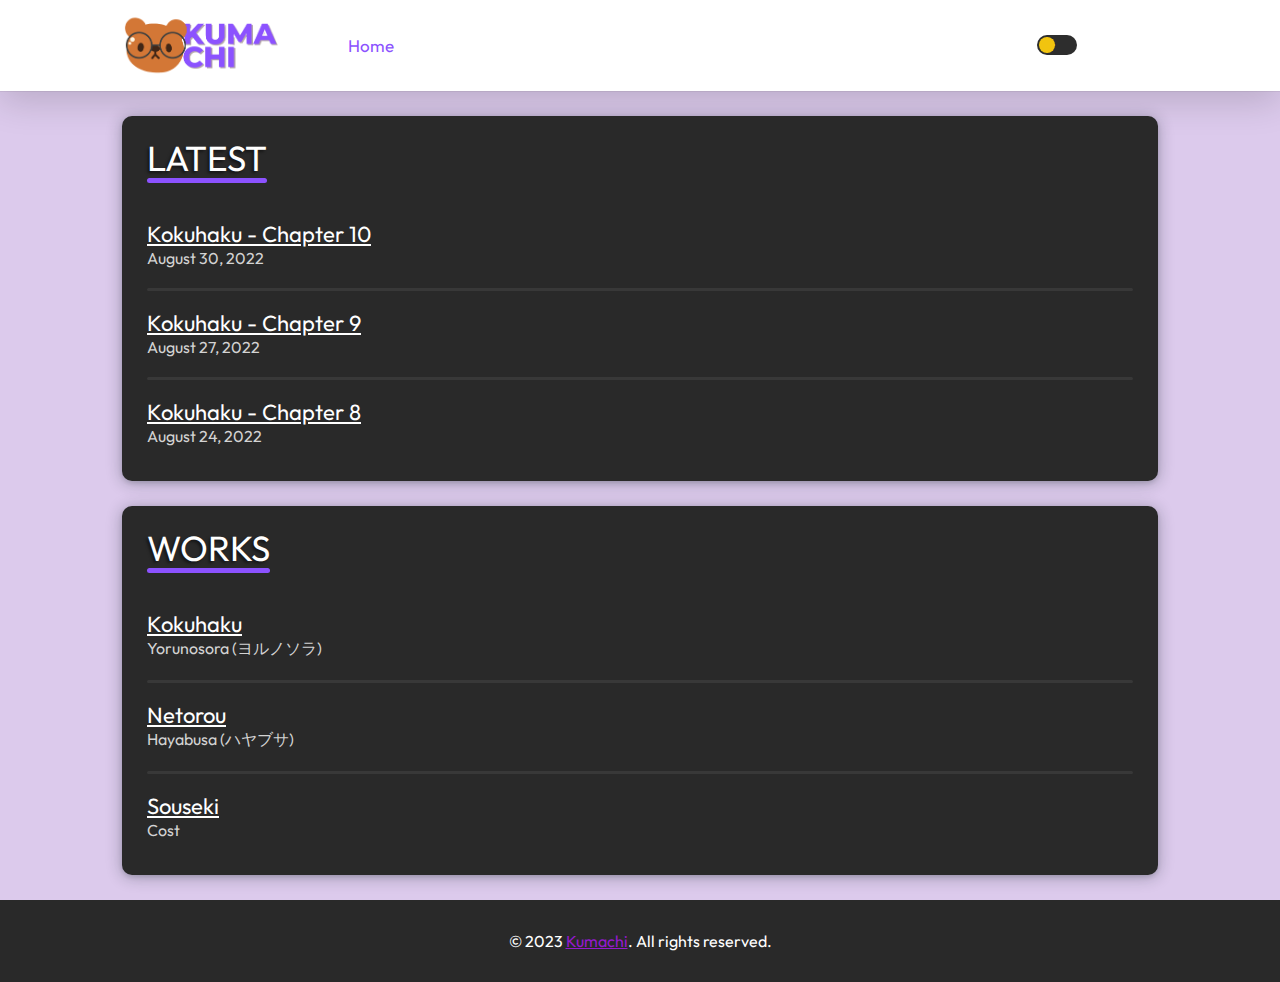
==== commit 2edf56fd: "Dark Mode" ====
--- a/index.html
+++ b/index.html
@@ -54,9 +54,9 @@
           <li><a href="/about">About</a></li>
         </ul>
       </div>
-      <div class="dark-mode-toggle">
-        <input type="checkbox" id="darkModeToggle">
-        <label for="darkModeToggle"></label>
+      <div class="dark-mode-toggle" id="darkModeToggle">
+        <i class="fas fa-sun sun-icon"></i>
+        <i class="fas fa-moon moon-icon"></i>
       </div>
       <div class="search-box">
         <i class="fas fa-search"></i>
--- a/style.css
+++ b/style.css
@@ -683,6 +683,62 @@
   color: #fff;
 }
 
+/* Add styles for dark mode toggle */
+.dark-mode-toggle {
+  position: relative;
+  width: 40px;
+  height: 20px;
+  background-color: #2d2d2d;
+  border-radius: 10px;
+  cursor: pointer;
+  transition: background-color 0.3s;
+}
+
+.dark-mode-toggle:before {
+  content: "";
+  position: absolute;
+  top: 2px;
+  left: 2px;
+  width: 16px;
+  height: 16px;
+  background-color: #f1c40f;
+  border-radius: 50%;
+  transition: transform 0.3s;
+}
+
+.dark-mode-toggle .sun-icon {
+  position: absolute;
+  top: 50%;
+  left: 2px;
+  transform: translateY(-50%);
+  color: #f1c40f;
+  opacity: 1;
+  transition: opacity 0.3s;
+}
+
+.dark-mode-toggle .moon-icon {
+  position: absolute;
+  top: 50%;
+  right: 2px;
+  transform: translateY(-50%);
+  color: #fff;
+  opacity: 0;
+  transition: opacity 0.3s;
+}
+
+.dark-mode-toggle.dark-mode:before {
+  transform: translateX(20px);
+  background-color: #fff;
+}
+
+.dark-mode-toggle.dark-mode .sun-icon {
+  opacity: 0;
+}
+
+.dark-mode-toggle.dark-mode .moon-icon {
+  opacity: 1;
+}
+
 /* Mobile 1024 ver */
 
 @media screen and (max-width: 1024px) {
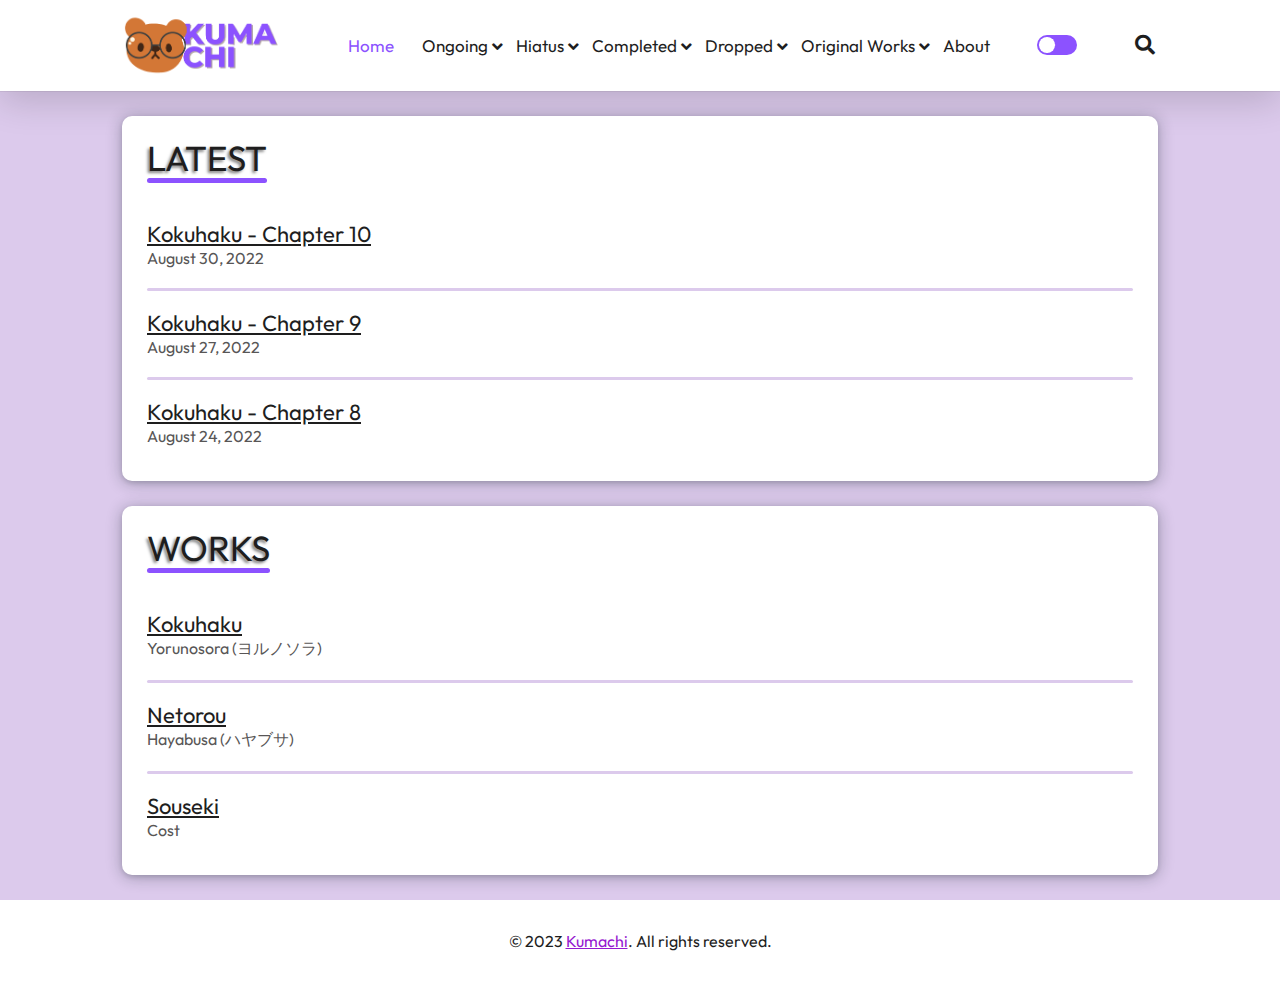
==== commit 30741abe: "Dark Mode" ====
--- a/index.html
+++ b/index.html
@@ -124,7 +124,7 @@
       'type': 'floating-chat',
       'floating-chat.donateButton.text': 'Support me',
       'floating-chat.donateButton.background-color': '#794bc4',
-      'floating-chat.donateButton.text-color': '#fff'
+      'floating-chat.donateButton.text-color': 'white'
     });
   </script>
 </body>
--- a/style.css
+++ b/style.css
@@ -15,10 +15,11 @@
 }
 
 nav {
-  background: white;
   padding: 10px 100px;
   color: #9619d0;
+  background: white;
   box-shadow: rgba(0, 0, 0, 0.16) 0px 10px 36px 0px, rgba(0, 0, 0, 0.06) 0px 0px 0px 1px;
+  transition: background-color 0.3s ease;
 }
   
 .navbar {
@@ -47,7 +48,7 @@
 
 .navbar .menu li a {
   text-decoration: none;
-  color: #ffffff;
+  color: #1E1E1E;
   font-size: 17px;
 }
 
@@ -82,7 +83,7 @@
   display: none;
   position: absolute;
   top: 10%;
-  left: 36.8%;
+  left: 32.8%;
   background-color: white;
   padding: 3px;
   box-shadow: rgba(0, 0, 0, 0.35) 0px 5px 15px;
@@ -92,22 +93,22 @@
 }
 /* hiatus */
 .dropdown:nth-child(3) .submenu {
-  left: 43.8%;
+  left: 39.8%;
   top: calc(10%);
 }
 /* completed */
 .dropdown:nth-child(4) .submenu {
-  left: 49.5%;
+  left: 45.6%;
   top: calc(10%);
 }
 /* dropped */
 .dropdown:nth-child(5) .submenu {
-  left: 57.9%;
+  left: 53.8%;
   top: calc(10%);
 }
 /* original works */
 .dropdown:nth-child(6) .submenu {
-  left: 65.1%;
+  left: 61.09%;
   top: calc(10%);
 }
 
@@ -138,10 +139,17 @@
   margin: 0 15px 0 0;
 }
 
-.search-box .fas.fa-search {
+.search-box .fas.fa-search,
+.search-box .fas.fa-times {
   font-size: 20px;
-  color: #ffffff;
+  color: #1E1E1E;
   cursor: pointer;
+}
+
+.search-box .fas.fa-search:hover,
+.search-box .fas.fa-times:hover {
+  color: #8C52FF;
+  transition: .3s;
 }
 
 .search-box i{
@@ -151,7 +159,7 @@
   line-height: 40px;
   text-align: center;
   font-size: 22px;
-  color: #fff;
+  color: #1E1E1E;
   font-weight: 600;
   cursor: pointer;
   transition: all 0.3s ease;
@@ -162,7 +170,7 @@
   width: 50px;
   border: none;
   background-color: transparent;
-  color: white;
+  color: #1E1E1E;
   cursor: pointer;
 }
 
@@ -177,6 +185,7 @@
   opacity: 0;
   pointer-events: none;
   transition: all 0.4s ease;
+  box-shadow: rgba(0, 0, 0, 0.35) 0px 5px 15px;
 }
 
 .navbar.showInput .search-box .input-box{
@@ -281,20 +290,18 @@
 
 .search-result-item {
   margin-bottom: 20px;
-  background-color: #292929;
+  background-color: white;
   padding: 45px;
   border-radius: 5px;
   display: flex;
   align-items: center;
   justify-content: center;
-  color: white;
   font-size: 20px;
 }
 
 .search-result-item a {
   text-decoration: none;
-  text-align: center;
-  color: white;
+  color: #1E1E1E;
 }
 
 .search-result-item a:hover {
@@ -306,16 +313,17 @@
 /* MAIN */
     
 .box, .works-box {
-  background-color: #292929;
+  background-color: white;
   margin: 25px 122px;
   border-radius: 10px;
   display: flex;
   flex-direction: column;
   padding: 20px 25px;
   align-items: left;
-  color: #ffffff;
+  color: #1E1E1E;
   font-family: "Outfit", sans-serif;
   box-shadow: rgba(14, 30, 37, 0.12) 0px 2px 4px 0px, rgba(14, 30, 37, 0.32) 0px 2px 16px 0px;
+  transition: background-color 0.3s ease;
 }
   
 .row {
@@ -346,7 +354,7 @@
 .title {
   font-size: 22px;
   text-decoration: underline;
-  color: white;
+  color: #1E1E1E;
   margin-top: 100px;
 }
 
@@ -356,7 +364,7 @@
   }
 
 .date {
-  color: lightgray;
+  color: #585656;
   font-size: 16px;
   margin-bottom: 15px;
   position: relative;
@@ -366,7 +374,7 @@
   width: 100%;
   height: 3px;
   border-radius: 10px;
-  background-color: #383838;
+  background-color: rgb(220, 202, 236);
   margin-top: 5px;
   border: none;
 }
@@ -374,7 +382,7 @@
 /* ABOUT PAGE */
 
 .about-box, .disclaimer-box {
-  background-color: #292929;
+  background-color: white;
   margin: 25px 122px;
   border-radius: 10px;
   display: flex;
@@ -382,13 +390,13 @@
   padding: 0 25px;
   padding-top: 20px;
   align-items: left;
-  color: #ffffff;
+  color: #1E1E1E;
   font-family: "Outfit", sans-serif;
   box-shadow: rgba(14, 30, 37, 0.12) 0px 2px 4px 0px, rgba(14, 30, 37, 0.32) 0px 2px 16px 0px;
+  transition: background-color 0.3s ease;
 }
 
 .about, .disclaimer {
-  color: lightgrey;
   margin-bottom: 25px;
   font-size: 16px;
   font-family: "Poppins";
@@ -397,16 +405,13 @@
 /* KOKUHAKU PAGE */
 
 .description-box, .info-box, .chapter-box {
-  background-color: #292929;
+  background-color: white;
+  color: #1E1E1E;
   margin: 25px 122px;
   border-radius: 10px;
-  display: flex;
-  flex-direction: column;
   padding: 20px 25px;
-  align-items: left;
-  color: #ffffff;
-  font-family: "Outfit", sans-serif;
   box-shadow: rgba(14, 30, 37, 0.12) 0px 2px 4px 0px, rgba(14, 30, 37, 0.32) 0px 2px 16px 0px;
+  transition: background-color 0.3s ease;
 }
 
 .story-title {
@@ -414,7 +419,6 @@
   text-shadow: -2px 2px 3px rgba(0, 0, 0, 0.5);
   text-transform: uppercase;
   position: relative;
-  display: inline-block;
 }
 
 .story-title::after {
@@ -430,7 +434,6 @@
 
 .story-description {
   margin-top: 25px;
-  color: lightgrey;
   font-size: 16px;
   font-family: "Poppins";
   line-height: 30px;
@@ -447,7 +450,6 @@
 }
 
 .source {
-  color: white;
   text-decoration: none;
   font-family: poppins;
   font-size: 16px;
@@ -466,7 +468,6 @@
 .chapter {
   font-size: 19px;
   text-decoration: underline;
-  color: white;
   position: relative;
 }
 
@@ -475,26 +476,28 @@
 .button-container {
   flex-direction: column;
   align-items: center;
-  background-color: #292929;
+  background-color: white;
   margin: 25px 122px;
   border-radius: 10px;
   display: flex;
   padding: 10px 25px;
-  color: #ffffff;
+  color: #1E1E1E;
   justify-content: center;
   box-shadow: rgba(14, 30, 37, 0.12) 0px 2px 4px 0px, rgba(14, 30, 37, 0.32) 0px 2px 16px 0px;
+  transition: background-color 0.3s ease;
 }
 
 /* -Change Chapter */
 
 .change-chap-box {
-  background-color: #292929;
+  background-color: white;
   margin: 25px 122px;
   border-radius: 10px;
   display: flex;
   padding: 10px 25px;
-  color: #ffffff;
+  color: white;
   justify-content: center;
+  transition: background-color 0.3s ease;
 }
 
 .change-chap-buttons {
@@ -536,7 +539,7 @@
   width: 100%;
   height: 3px;
   border-radius: 10px;
-  background-color: #383838;
+  background-color: rgb(220, 202, 236);
   margin: 10px 0;
   border: none;
 }
@@ -549,7 +552,7 @@
   margin: 10px 3px;
   font-size: 16px;
   background: linear-gradient(135deg, #9619d0 0%, #cd1494 50%, #ab0b6d 100%);
-  color: #ffffff;
+  color: white;
   border: none;
   border-radius: 4px;
   cursor: pointer;
@@ -572,7 +575,7 @@
 /* KOKUHAKU */
 
 .toc {
-  color: white;
+  color: #1E1E1E;
   text-decoration: none;
 }
 
@@ -582,20 +585,20 @@
 }
 
 .kp-box, .kc1-box {
-  background-color: #292929;
+  background-color: white;
   margin: 25px 122px;
   border-radius: 10px;
   display: flex;
   flex-direction: column;
   padding: 20px 25px;
   align-items: left;
-  color: #ffffff;
-  font-family: "Outfit", sans-serif;
+  color: #1E1E1E;
   box-shadow: rgba(14, 30, 37, 0.12) 0px 2px 4px 0px, rgba(14, 30, 37, 0.32) 0px 2px 16px 0px;
+  transition: background-color 0.3s ease;
+
 }
 
 .kp, .kc1 {
-  color: lightgrey;
   font-size: 16px;
   font-family: "Poppins";
 }
@@ -615,7 +618,7 @@
   padding: 10px;
   border: none;
   background: linear-gradient(135deg, #9619d0 0%, #cd1494 50%, #ab0b6d 100%);
-  color: #fff;
+  color: white;
   cursor: pointer;
   font-family: outfit;
   border-radius: 7px;
@@ -630,9 +633,9 @@
 /* COMMENTS */
 
 .comments-box {
-  border: 1px solid #ccc;
+  border: 1px solid #1E1E1E;
   padding: 20px;
-  background-color: #292929;
+  background-color: white;
   margin-bottom: 10px;
   margin: 25px 122px;
   border-radius: 10px;
@@ -650,45 +653,22 @@
 /* FOOTER */
   
 footer {
-  background-color: #292929;
+  background-color: white;
   padding: 15px;
   text-align: center;
-  color: white;
+  color: #1E1E1E;
   margin-top: auto;
 }
 
 /* DARK MODE */
 
-body.dark-mode {
-  background-color: #1f1f1f;
-  color: #fff;
-}
-
-.dark-mode .navbar {
-  background-color: #1f1f1f;
-  color: #fff;
-}
-
-.dark-mode .nav-links a {
-  color: #fff;
-}
-
-.dark-mode .search-box {
-  background-color: #1f1f1f;
-  color: #fff;
-}
-
-.dark-mode input[type="text"] {
-  background-color: #1f1f1f;
-  color: #fff;
-}
-
-/* Add styles for dark mode toggle */
+/* -Dark Mode Button */
+
 .dark-mode-toggle {
   position: relative;
   width: 40px;
   height: 20px;
-  background-color: #2d2d2d;
+  background-color: #8C52FF;
   border-radius: 10px;
   cursor: pointer;
   transition: background-color 0.3s;
@@ -701,7 +681,7 @@
   left: 2px;
   width: 16px;
   height: 16px;
-  background-color: #f1c40f;
+  background-color: white;
   border-radius: 50%;
   transition: transform 0.3s;
 }
@@ -711,7 +691,7 @@
   top: 50%;
   left: 2px;
   transform: translateY(-50%);
-  color: #f1c40f;
+  color: white;
   opacity: 1;
   transition: opacity 0.3s;
 }
@@ -721,14 +701,14 @@
   top: 50%;
   right: 2px;
   transform: translateY(-50%);
-  color: #fff;
+  color: white;
   opacity: 0;
   transition: opacity 0.3s;
 }
 
 .dark-mode-toggle.dark-mode:before {
   transform: translateX(20px);
-  background-color: #fff;
+  background-color: white;
 }
 
 .dark-mode-toggle.dark-mode .sun-icon {
@@ -738,6 +718,125 @@
 .dark-mode-toggle.dark-mode .moon-icon {
   opacity: 1;
 }
+
+/* -Dark Mode */
+
+body.dark-mode {
+  background-color: #292929;
+}
+
+nav.dark-mode {
+  background-color: #383838;
+}
+
+.dark-mode .navbar .menu li a {
+  color: white;
+}
+
+.dark-mode .navbar .submenu {
+  background-color: #292929;
+}
+
+/* --Search (Dark) */
+
+.dark-mode .search-box,
+.dark-mode .search-box .input-box input {
+  background-color: white;
+}
+
+.dark-mode input[type="text"] {
+  background-color: white;
+  color: #000;
+}
+
+.dark-mode .search-box i {
+  color: white;
+}
+
+.dark-mode .search-box .input-box,
+.dark-mode .navbar.showInput .search-box .input-box,
+.dark-mode .search-box .input-box::before {
+  background: #383838;
+}
+
+/* ---Search Results (Dark) */
+
+.dark-mode #headerText,
+.dark-mode .search-result-item a {
+  color: white;
+}
+
+.dark-mode .search-result-item,
+.dark-mode #loadingScreen {
+  background-color: #292929;
+}
+
+/* --Main (Dark) */
+
+.dark-mode .box, .dark-mode .works-box,
+.dark-mode .about-box, .dark-mode .disclaimer-box {
+  background-color: #292929;
+  color: white;
+}
+
+.dark-mode .title {
+  color: white;
+}
+
+.dark-mode .date {
+  color: gray;
+}
+
+.dark-mode .line {
+  background-color: #292929;
+}
+
+.dark-mode .about, .dark-mode .disclaimer {
+  color: white;
+}
+
+.dark-mode .description-box,
+.dark-mode .info-box, .dark-mode .chapter-box {
+  background-color: #292929;
+  color: white;
+}
+
+/* ---Buttons */
+
+.dark-mode .button-container,
+.dark-mode .change-chap-box {
+  background-color: #292929;
+}
+
+.dark-mode .separator {
+  background-color: #383838;
+}
+
+/* --Kokuhaku */
+
+.dark-mode .toc {
+  color: white;
+}
+
+.dark-mode .kp-box, .dark-mode .kc1-box {
+  background-color: #292929;
+  color: white;
+}
+
+/* ---Comments */
+
+.dark-mode .comments-box {
+  border: 1px solid #ccc;
+  background-color: #292929;
+}
+
+/* --Footer */
+
+footer.dark-mode {
+  background-color: #292929;
+  color: white;
+}
+
 
 /* Mobile 1024 ver */
 
@@ -748,7 +847,7 @@
 
   .fa-bars {
     display: block;
-    color: white;
+    color: #1E1E1E;
     font-size: 20px;
   }
 
@@ -780,7 +879,7 @@
     height: 100vh;
     width: 250px;
     padding: 20px;
-    background-color: #292929;
+    background-color: white;
     z-index: 1000;
   }
 
@@ -801,7 +900,7 @@
     font-size: 20px;
     cursor: pointer;
     display: block;
-    color: white;
+    color: #1E1E1E;
   }
 
   .navbar .menu {
@@ -814,7 +913,7 @@
     display: block;
     padding: 10px;
     text-decoration: none;
-    color: white;
+    color: #1E1E1E;
   }
 
   .navbar .submenu {
@@ -838,8 +937,7 @@
   .navbar .submenu li a {
     display: block;
     padding: 2px;
-    color: white;
-    list-style-type: circle;
+    color: #1E1E1E;
   }
 
   .search-box {
@@ -947,6 +1045,20 @@
   .footnotes {
     font-size: 13px;
   }
+
+  /* DARK MODE */
+
+  .dark-mode .fa-bars,
+  .dark-mode .navbar .sidebar-logo .fas.fa-times
+  .dark-mode .navbar .menu li a,
+  .dark-mode .navbar .submenu li a {
+    color: white;
+  }
+
+  .dark-mode .navbar .show {
+    background-color: #292929;
+  }
+
 }
 
 /* Mobile 768 ver */
@@ -958,7 +1070,7 @@
 
   .fa-bars {
     display: block;
-    color: white;
+    color: #1E1E1E;
     font-size: 20px;
   }
 
@@ -990,7 +1102,7 @@
     height: 100vh;
     width: 250px;
     padding: 20px;
-    background-color: #292929;
+    background-color: white;
     z-index: 1000;
   }
 
@@ -1011,7 +1123,7 @@
     font-size: 20px;
     cursor: pointer;
     display: block;
-    color: white;
+    color: #1E1E1E;
   }
 
   .navbar .menu {
@@ -1024,7 +1136,7 @@
     display: block;
     padding: 10px;
     text-decoration: none;
-    color: white;
+    color: #1E1E1E;
   }
 
   .navbar .submenu {
@@ -1042,8 +1154,15 @@
   .navbar .submenu li a {
     display: block;
     padding: 2px;
-    color: white;
-    list-style-type: circle;
+    color: #1E1E1E;
+  }
+
+  #searchInput {
+    width: 250px;
+  }
+
+  .search-results {
+    grid-template-columns: 1fr 1fr;
   }
 
   /* Main */
@@ -1135,23 +1254,42 @@
     margin: 15px 25px;
   }
 
+  /* DARK MODE */
+
+  .dark-mode .fa-bars,
+  .dark-mode .sidebar-logo .fas.fa-times,
+  .dark-mode .navbar .menu li a,
+  .dark-mode .navbar .submenu li a {
+    color: white;
+  }
+
+  .dark-mode .navbar .show {
+    background-color: white;
+  }
+
 }
 
 /* Mobile 480 ver */
 
 @media screen and (max-width: 480px) {
   nav {
-    padding: 10px 50px;
+    padding: 10px;
   }
   
+  .logo img {
+    height: 50px;
+    width: auto;
+  }
+
   .navbar .nav-links {
     display: none;
   }
 
   .fa-bars {
     display: block;
-    color: white;
+    color: #1E1E1E;
     font-size: 20px;
+    margin: 0 12px;
   }
 
   .navbar .menu li {
@@ -1182,7 +1320,7 @@
     height: 100vh;
     width: 250px;
     padding: 20px;
-    background-color: #292929;
+    background-color: white;
     z-index: 1000;
   }
 
@@ -1203,7 +1341,7 @@
     font-size: 20px;
     cursor: pointer;
     display: block;
-    color: white;
+    color: #1E1E1E;
   }
 
   .navbar .menu {
@@ -1216,7 +1354,7 @@
     display: block;
     padding: 10px;
     text-decoration: none;
-    color: white;
+    color: #1E1E1E;
   }
 
   .navbar .submenu {
@@ -1234,8 +1372,7 @@
   .navbar .submenu li a {
     display: block;
     padding: 2px;
-    color: white;
-    list-style-type: circle;
+    color: #1E1E1E;
   }
 
   #searchInput {
@@ -1336,4 +1473,18 @@
   .comments-box {
     margin: 5px;
   }
-}
+
+  /* DARK MODE */
+
+  .dark-mode .fa-bars,
+  .dark-mode .sidebar-logo .fas.fa-times,
+  .dark-mode .navbar .menu li a,
+  .dark-mode .navbar .submenu li a {
+    color: white;
+  }
+
+  .dark-mode .navbar .show {
+    background-color: #292929;
+  }
+
+}
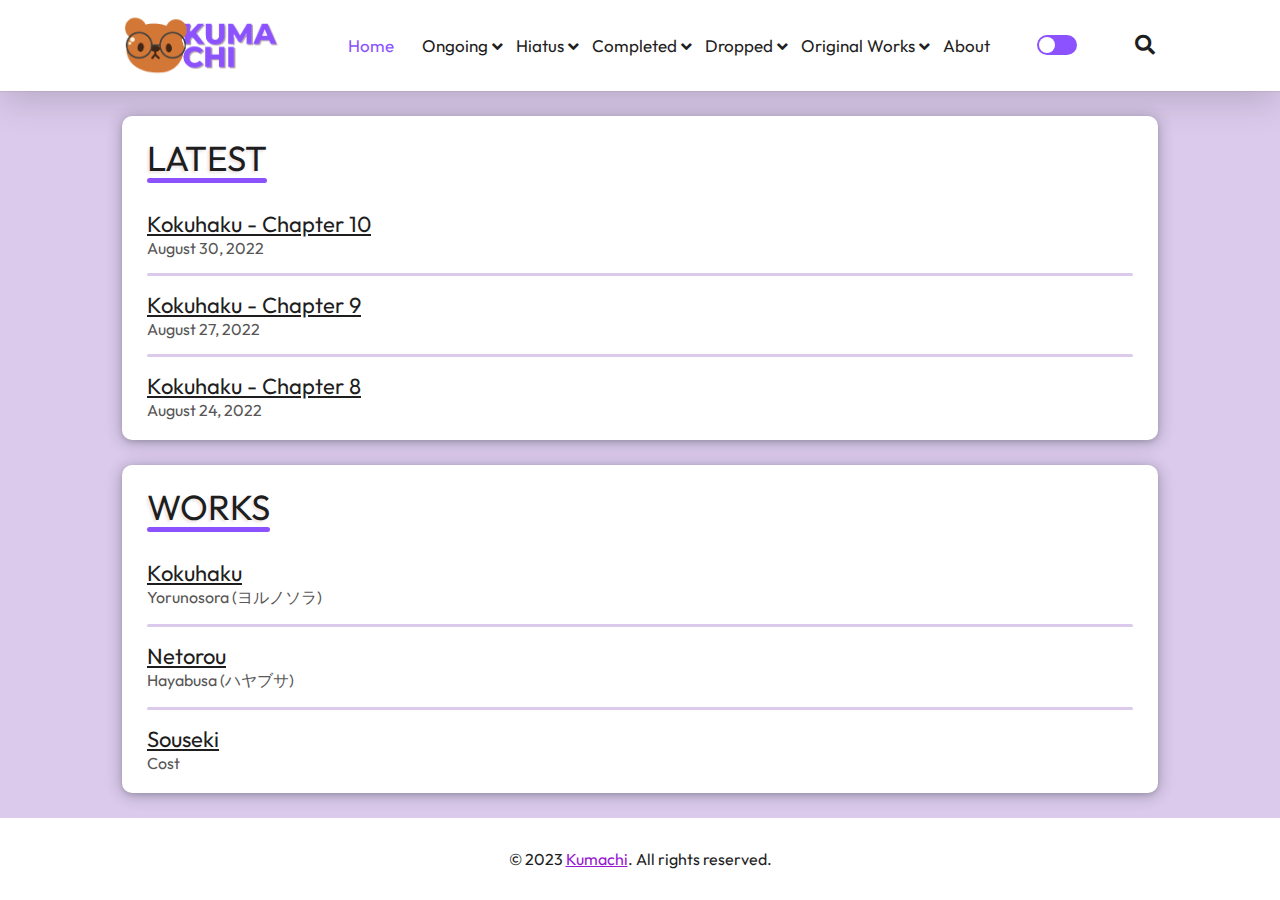
==== commit da11a8c1: "Souseki" ====
--- a/index.html
+++ b/index.html
@@ -36,7 +36,7 @@
           <li class="dropdown">
             <a href="#" class="dropdown-toggle">Hiatus</a>
             <ul class="submenu">
-              <li><a href="#">I Don't Know Souseki~I Had A Girlfriend Before I Knew It~</a></li>
+              <li><a href="/souseki">I Don't Know Souseki~I Had A Girlfriend Before I Knew It~</a></li>
             </ul>
           </li>
           <li class="dropdown">
--- a/style.css
+++ b/style.css
@@ -1,12 +1,12 @@
 html {
   font-family: "Outfit", sans-serif;
+  transition: background-color 0.3s ease;
 }
 
 body {
   margin: 0;
   padding: 0;
   background: rgb(220, 202, 236);
-  transition: background-color 0.3s ease;
 }
 
 .logo img {
@@ -19,7 +19,6 @@
   color: #9619d0;
   background: white;
   box-shadow: rgba(0, 0, 0, 0.16) 0px 10px 36px 0px, rgba(0, 0, 0, 0.06) 0px 0px 0px 1px;
-  transition: background-color 0.3s ease;
 }
   
 .navbar {
@@ -259,7 +258,7 @@
 
 #headerText {
   font-size: 35px;
-  color: white;
+  color: #1E1E1E;
   text-shadow: -2px 2px 3px rgba(0, 0, 0, 0.5);
   text-transform: uppercase;
   position: relative;
@@ -321,19 +320,16 @@
   padding: 20px 25px;
   align-items: left;
   color: #1E1E1E;
-  font-family: "Outfit", sans-serif;
   box-shadow: rgba(14, 30, 37, 0.12) 0px 2px 4px 0px, rgba(14, 30, 37, 0.32) 0px 2px 16px 0px;
-  transition: background-color 0.3s ease;
 }
   
 .row {
   left: auto;
-  padding-top: 10px;
 }
   
 .text {
   font-size: 35px;
-  text-shadow: -2px 2px 3px rgba(0, 0, 0, 0.5);
+  text-shadow: -2px 2px 3px rgb(237 229 229);
   text-transform: uppercase;
   position: relative;
   display: inline-block;
@@ -361,12 +357,11 @@
 .title:hover {
   color: #8C52FF;
   transition: 0.3s;
-  }
+}
 
 .date {
   color: #585656;
   font-size: 16px;
-  margin-bottom: 15px;
   position: relative;
 }
   
@@ -375,34 +370,39 @@
   height: 3px;
   border-radius: 10px;
   background-color: rgb(220, 202, 236);
-  margin-top: 5px;
+  margin: 15px 0;
   border: none;
 }
 
 /* ABOUT PAGE */
 
-.about-box, .disclaimer-box {
+.about-box, .disclaimer-box, .features-box {
   background-color: white;
   margin: 25px 122px;
   border-radius: 10px;
   display: flex;
   flex-direction: column;
-  padding: 0 25px;
-  padding-top: 20px;
+  padding: 20px 25px;
   align-items: left;
   color: #1E1E1E;
-  font-family: "Outfit", sans-serif;
   box-shadow: rgba(14, 30, 37, 0.12) 0px 2px 4px 0px, rgba(14, 30, 37, 0.32) 0px 2px 16px 0px;
-  transition: background-color 0.3s ease;
-}
-
-.about, .disclaimer {
-  margin-bottom: 25px;
+}
+
+.about, .disclaimer, .features {
   font-size: 16px;
   font-family: "Poppins";
 }
 
-/* KOKUHAKU PAGE */
+.ftstyle {
+  margin: 0 0 0 20px;
+  padding: 0;
+}
+
+.ftstyle2 {
+  padding: 0 0 0 20px;
+}
+
+/* STORY PAGE */
 
 .description-box, .info-box, .chapter-box {
   background-color: white;
@@ -411,14 +411,15 @@
   border-radius: 10px;
   padding: 20px 25px;
   box-shadow: rgba(14, 30, 37, 0.12) 0px 2px 4px 0px, rgba(14, 30, 37, 0.32) 0px 2px 16px 0px;
-  transition: background-color 0.3s ease;
 }
 
 .story-title {
   font-size: 29.5px;
-  text-shadow: -2px 2px 3px rgba(0, 0, 0, 0.5);
+  text-shadow: -2px 2px 3px rgb(237 229 229);
   text-transform: uppercase;
   position: relative;
+  display: inline-block;
+  margin-bottom: 30px;
 }
 
 .story-title::after {
@@ -433,7 +434,6 @@
 }
 
 .story-description {
-  margin-top: 25px;
   font-size: 16px;
   font-family: "Poppins";
   line-height: 30px;
@@ -450,6 +450,7 @@
 }
 
 .source {
+  color: #1E1E1E;
   text-decoration: none;
   font-family: poppins;
   font-size: 16px;
@@ -461,14 +462,22 @@
 }
 
 .chapter-row {
-  margin-top: 10px;
-  margin-bottom: 14px;
+  display: flex;
+  justify-content: space-between;
 }
 
 .chapter {
+  color: #1E1E1E;
   font-size: 19px;
-  text-decoration: underline;
+  text-decoration: none;
   position: relative;
+}
+
+.chapter-date {
+  color: #585656;
+  font-size: 16px;
+  position: relative;
+  font-style: italic;
 }
 
 /* BUTTONS */
@@ -480,11 +489,10 @@
   margin: 25px 122px;
   border-radius: 10px;
   display: flex;
-  padding: 10px 25px;
+  padding: 20px 25px;
   color: #1E1E1E;
   justify-content: center;
   box-shadow: rgba(14, 30, 37, 0.12) 0px 2px 4px 0px, rgba(14, 30, 37, 0.32) 0px 2px 16px 0px;
-  transition: background-color 0.3s ease;
 }
 
 /* -Change Chapter */
@@ -494,43 +502,47 @@
   margin: 25px 122px;
   border-radius: 10px;
   display: flex;
-  padding: 10px 25px;
+  padding: 20px 25px;
+  gap: 10px;
   color: white;
   justify-content: center;
-  transition: background-color 0.3s ease;
+  box-shadow: rgba(14, 30, 37, 0.12) 0px 2px 4px 0px, rgba(14, 30, 37, 0.32) 0px 2px 16px 0px;
 }
 
 .change-chap-buttons {
   display: flex;
   align-items: center;
-  margin-top: 4px;
-}
-
-.prev-btn, .next-btn {
+  gap: 10px;
+}
+
+.prev-btn, .next-btn, .read-first {
   width: 100px;
   height: 40px;
   border: none;
   background: linear-gradient(135deg, #9619d0 0%, #cd1494 50%, #ab0b6d 100%);
   color: white;
   padding: 10px 20px;
-  margin: 10px;
   font-size: 16px;
   cursor: pointer;
   border-radius: 4px;
-  font-family: outfit;
-}
-
-.prev-btn:hover, .next-btn:hover {
+  font-family: "Outfit";
+}
+
+.read-first {
+  width: 120px;
+  margin: 0 0 25px;
+}
+
+.prev-btn:hover, .next-btn:hover, .read-first:hover {
   opacity: 0.8;
   transition: 0.3s;
 }
 
 select {
-  font-family: outfit;
+  font-family: "Outfit";
   font-size: 16px;
   width: 200px;
   height: 40px;
-  margin: 10px 0;
   border-radius: 4px;
   color: #1E1E1E;
 }
@@ -540,23 +552,29 @@
   height: 3px;
   border-radius: 10px;
   background-color: rgb(220, 202, 236);
-  margin: 10px 0;
+  margin: 20px 0;
   border: none;
 }
 
 /* -Font size */
+
+.font-size-buttons {
+  gap: 10px;
+  display: flex;
+  justify-content: center;
+  align-items: center;
+}
 
 .button {
   width: 40px;
   height: 40px;
-  margin: 10px 3px;
   font-size: 16px;
   background: linear-gradient(135deg, #9619d0 0%, #cd1494 50%, #ab0b6d 100%);
   color: white;
   border: none;
   border-radius: 4px;
   cursor: pointer;
-  font-family: outfit;
+  font-family: "Outfit";
 }
 
 #content {
@@ -594,17 +612,15 @@
   align-items: left;
   color: #1E1E1E;
   box-shadow: rgba(14, 30, 37, 0.12) 0px 2px 4px 0px, rgba(14, 30, 37, 0.32) 0px 2px 16px 0px;
-  transition: background-color 0.3s ease;
-
+}
+
+.kp-box .text-row .story-title, .kc1-box .text-row .story-title {
+  font-size: 35px;
 }
 
 .kp, .kc1 {
   font-size: 16px;
   font-family: "Poppins";
-}
-
-p#content {
-  margin: 5px 0;
 }
 
 /* B2TOP BUTTON */
@@ -615,12 +631,11 @@
   right: 20px;
   z-index: 99;
   font-size: 16px;
-  padding: 10px;
+  padding: 12px 14px;
   border: none;
   background: linear-gradient(135deg, #9619d0 0%, #cd1494 50%, #ab0b6d 100%);
   color: white;
   cursor: pointer;
-  font-family: outfit;
   border-radius: 7px;
   opacity: 0;
   transition: opacity 0.3s ease-in-out;
@@ -636,6 +651,7 @@
   border: 1px solid #1E1E1E;
   padding: 20px;
   background-color: white;
+  color: #1E1E1E;
   margin-bottom: 10px;
   margin: 25px 122px;
   border-radius: 10px;
@@ -658,6 +674,20 @@
   text-align: center;
   color: #1E1E1E;
   margin-top: auto;
+}
+
+/* ICONS */
+
+.fas.fa-angle-left {
+  font-size: 17px;
+  color: white;
+  padding-right: 5px;
+}
+
+.fas.fa-angle-right {
+  font-size: 17px;
+  color: white;
+  padding-left: 5px;
 }
 
 /* DARK MODE */
@@ -671,7 +701,6 @@
   background-color: #8C52FF;
   border-radius: 10px;
   cursor: pointer;
-  transition: background-color 0.3s;
 }
 
 .dark-mode-toggle:before {
@@ -686,7 +715,7 @@
   transition: transform 0.3s;
 }
 
-.dark-mode-toggle .sun-icon {
+/* .dark-mode-toggle .sun-icon {
   position: absolute;
   top: 50%;
   left: 2px;
@@ -704,42 +733,50 @@
   color: white;
   opacity: 0;
   transition: opacity 0.3s;
-}
+} */
 
 .dark-mode-toggle.dark-mode:before {
   transform: translateX(20px);
   background-color: white;
 }
 
-.dark-mode-toggle.dark-mode .sun-icon {
+/* .dark-mode-toggle.dark-mode .sun-icon {
   opacity: 0;
 }
 
 .dark-mode-toggle.dark-mode .moon-icon {
   opacity: 1;
+} */
+
+.sun-icon, .moon-icon {
+  display: none;
 }
 
 /* -Dark Mode */
 
 body.dark-mode {
+  background-color: #383838;
+}
+
+.dark-mode nav, .dark-mode .navbar .submenu {
   background-color: #292929;
 }
 
-nav.dark-mode {
-  background-color: #383838;
-}
-
 .dark-mode .navbar .menu li a {
   color: white;
 }
 
-.dark-mode .navbar .submenu {
-  background-color: #292929;
+.dark-mode .navbar .menu a:hover {
+  color: #8C52FF;
+  transition: .3s;
+}
+
+.dark-mode .submenu li a:hover {
+  background-color: #3d3a3a;
 }
 
 /* --Search (Dark) */
 
-.dark-mode .search-box,
 .dark-mode .search-box .input-box input {
   background-color: white;
 }
@@ -749,6 +786,8 @@
   color: #000;
 }
 
+.dark-mode .search-box .fas.fa-search,
+.dark-mode .search-box .fas.fas.fa-times,
 .dark-mode .search-box i {
   color: white;
 }
@@ -759,6 +798,12 @@
   background: #383838;
 }
 
+.dark-mode .search-box .fas.fa-search:hover,
+.dark-mode .search-box .fas.fa-times:hover {
+  color: #8C52FF;
+  transition: .3s;
+}
+
 /* ---Search Results (Dark) */
 
 .dark-mode #headerText,
@@ -771,34 +816,41 @@
   background-color: #292929;
 }
 
+.dark-mode .search-result-item a:hover {
+  color: #8C52FF;
+  transition: .3s;
+}
+
 /* --Main (Dark) */
 
-.dark-mode .box, .dark-mode .works-box,
-.dark-mode .about-box, .dark-mode .disclaimer-box {
+.dark-mode .box, .dark-mode .works-box, .dark-mode .about-box, 
+.dark-mode .disclaimer-box, .dark-mode .features-box, 
+.dark-mode .description-box, .dark-mode .info-box, .dark-mode .chapter-box {
   background-color: #292929;
   color: white;
 }
 
-.dark-mode .title {
-  color: white;
-}
-
-.dark-mode .date {
+.dark-mode .title, .dark-mode .about, .dark-mode .disclaimer,
+.dark-mode .features, .dark-mode .source, .dark-mode .chapter  {
+  color: white;
+}
+
+.dark-mode .date, .dark-mode .chapter-date {
   color: gray;
 }
 
 .dark-mode .line {
-  background-color: #292929;
-}
-
-.dark-mode .about, .dark-mode .disclaimer {
-  color: white;
-}
-
-.dark-mode .description-box,
-.dark-mode .info-box, .dark-mode .chapter-box {
-  background-color: #292929;
-  color: white;
+  background-color: #383838;
+}
+
+.dark-mode .text, .dark-mode .story-title {
+  text-shadow: -2px 2px 3px rgba(0, 0, 0, 0.5);
+}
+
+.dark-mode .title:hover, .dark-mode .source:hover,
+.dark-mode .chapter:hover, .dark-mode .toc:hover {
+  color: #8C52FF;
+  transition: 0.3s;
 }
 
 /* ---Buttons */
@@ -828,11 +880,12 @@
 .dark-mode .comments-box {
   border: 1px solid #ccc;
   background-color: #292929;
+  color: white;
 }
 
 /* --Footer */
 
-footer.dark-mode {
+.dark-mode footer {
   background-color: #292929;
   color: white;
 }
@@ -841,6 +894,233 @@
 /* Mobile 1024 ver */
 
 @media screen and (max-width: 1024px) {
+  .navbar .nav-links {
+    display: none;
+  }
+
+  .fa-bars {
+    display: block;
+    color: white;
+    font-size: 20px;
+  }
+
+  .navbar .menu li {
+    margin-bottom: 0;
+  }
+
+  .navbar .menu li a {
+    padding: 15px;
+  }
+
+  .navbar .dropdown-toggle::after {
+    content: '\f107';
+  }
+
+  .navbar .submenu {
+    display: none;
+  }
+
+  .navbar .dropdown-toggle.collapsed::after {
+    content: '\f106';
+  }
+
+  .navbar .show {
+    display: block;
+    position: fixed;
+    top: 0;
+    left: 0;
+    height: 100vh;
+    width: 250px;
+    padding: 20px;
+    background-color: #292929;
+    z-index: 1000;
+  }
+
+  .navbar .sidebar-logo {
+    display: flex;
+    align-items: center;
+    justify-content: space-between;
+    margin-bottom: 20px;
+  }
+
+  .navbar .sidebar-logo img {
+    display: block;
+    width: 200px;
+    height: auto;
+  }
+
+  .navbar .sidebar-logo .fas.fa-times, .sidebar-logo img {
+    font-size: 20px;
+    cursor: pointer;
+    display: block;
+    color: white;
+  }
+
+  .navbar .menu {
+    margin: 0;
+    padding: 0;
+    list-style: none;
+  }
+
+  .navbar .menu li a {
+    display: block;
+    padding: 10px;
+    text-decoration: none;
+    color: white;
+  }
+
+  .navbar .submenu {
+    margin: 0 0 0 20px;
+    display: none;
+    position: relative;
+    border-radius: 0;
+    width: auto;
+    box-shadow: none;
+    left: 0;
+  }
+
+  .dropdown:nth-child(3) .submenu, .dropdown:nth-child(4) .submenu, .dropdown:nth-child(5) .submenu, .dropdown:nth-child(6) .submenu {
+    left: 0;
+  }
+
+  .navbar .submenu li {
+    margin-bottom: 10px;
+  }
+
+  .navbar .submenu li a {
+    display: block;
+    padding: 2px;
+    color: white;
+    list-style-type: circle;
+  }
+
+  .search-box {
+    margin: 0;
+  }
+
+  #searchInput {
+    width: 250px;
+  }
+
+  /* MAIN */
+
+  .box, .works-box {
+    margin: 25px 80px;
+  }
+  
+  .text {
+    font-size: 30px;
+  }
+
+  .title {
+    font-size: 18px;
+  }
+
+  .date {
+    font-size: 13px;
+  }
+
+  /* ABOUT PAGE */
+
+  .about-box, .disclaimer-box, .features-box {
+    margin: 25px 80px;
+  }
+
+  .about, .disclaimer, .features {
+    font-size: 15px;
+  }
+
+  /* KOKUHAKU PAGE */
+
+  .description-box, .info-box, .chapter-box {
+    margin: 25px 80px;
+  }
+
+  .story-title {
+    font-size: 25px;
+  }
+
+  .story-title::after {
+    height: 3px;
+  }
+
+  .story-description {
+    font-size: 13px;
+    line-height: 25px;
+  }
+
+  .info, .chapter, .chapter-date {
+    font-size: 14px;
+  }
+
+  .info2, .source {
+    font-size: 13px;
+  }
+
+  /* BUTTONS */
+
+  .button-container {
+    margin: 25px 80px;
+    padding: 15px 20px;
+  }
+
+  .change-chap-box {
+    margin: 25px 80px;
+  }
+
+  .prev-btn, .next-btn {
+    width: 100px;
+    height: 38px;
+  }
+
+  select {
+    font-size: 14px;
+    width: 200px;
+    height: 38px;
+  }
+
+  .separator {
+    margin: 15px 0;
+  }
+
+  /* KOKUHAKU */
+
+  .kp-box, .kc1-box {
+    margin: 25px 80px;
+  }
+
+  .kp, .kc1 {
+    font-size: 13px;
+  }
+
+  .footnotes {
+    font-size: 13px;
+  }
+
+  /* Comments */
+
+  .comments-box {
+    margin: 25px 80px;
+  }
+
+  /* DARK MODE */
+
+  .dark-mode .fa-bars,
+  .dark-mode .navbar .sidebar-logo .fas.fa-times
+  .dark-mode .navbar .menu li a,
+  .dark-mode .navbar .submenu li a {
+    color: white;
+  }
+
+  .dark-mode .navbar .show {
+    background-color: #292929;
+  }
+
+}
+
+/* Mobile 768 ver */
+
+@media screen and (max-width: 768px) {
   .navbar .nav-links {
     display: none;
   }
@@ -896,7 +1176,7 @@
     height: auto;
   }
 
-  .navbar .sidebar-logo .fas.fa-times, .sidebar-logo img {
+  .navbar .sidebar-logo .fas.fa-times {
     font-size: 20px;
     cursor: pointer;
     display: block;
@@ -922,12 +1202,6 @@
     position: relative;
     border-radius: 0;
     width: auto;
-    box-shadow: none;
-    left: 0;
-  }
-
-  .dropdown:nth-child(3) .submenu, .dropdown:nth-child(4) .submenu, .dropdown:nth-child(5) .submenu, .dropdown:nth-child(6) .submenu {
-    left: 0;
   }
 
   .navbar .submenu li {
@@ -940,86 +1214,65 @@
     color: #1E1E1E;
   }
 
-  .search-box {
-    margin: 0;
-  }
-
   #searchInput {
     width: 250px;
   }
 
-  /* MAIN */
+  /* Search Results */
+
+  #headerText {
+    font-size: 30px;
+    margin-bottom: 10px;
+    margin-left: 30px;
+  }
+  
+  .search-results {
+    margin: 10px 20px;
+    grid-template-columns: 1fr 1fr;
+  }
+
+  .search-result-item {
+    padding: 40px 0;
+    justify-content: center;
+    align-items: center;
+  }
+  
+  .search-result-item a {
+    font-size: 18px;
+  }
+
+  /* Main */
     
-  .box, .works-box {
-    margin: 25px 80px;
+  .box, .works-box, .about-box, .disclaimer-box, .features-box, .description-box, .info-box, .chapter-box {
+    margin: 15px 25px;
+  }
+
+  .about, .disclaimer, .features {
+    font-size: 14px;
+  }
+
+  .story-title {
+    font-size: 19px;
+  }
+
+  /* Chapters */
+
+  .button-container {
+    margin: 20px 25px;
+    padding: 15px 20px;
   }
   
-  .text {
-    font-size: 30px;
-  }
-
-  .title {
-    font-size: 18px;
-  }
-
-  .date {
-    font-size: 13px;
-  }
-
-  /* ABOUT PAGE */
-
-  .about-box, .disclaimer-box {
-    margin: 25px 80px;
-  }
-
-  .about, .disclaimer {
-    font-size: 15px;
-  }
-
-  /* KOKUHAKU PAGE */
-
-  .description-box, .info-box, .chapter-box {
-    margin: 25px 80px;
-  }
-
-  .story-title {
-    font-size: 25px;
-  }
-
-  .story-title::after {
-    height: 3px;
-  }
-
-  .story-description {
-    font-size: 13px;
-    line-height: 25px;
-  }
-
-  .info, .chapter {
-    font-size: 14px;
-  }
-
-  .info2, .source {
-    font-size: 13px;
-  }
-
-  .chapter-text {
-    font-size: 22px;
-  }
-
-  /* BUTTONS */
-
-  .button-container {
-    margin: 25px 80px;
-  }
-
   .change-chap-box {
-    margin: 25px 80px;
+    margin: 20px 25px;
   }
 
   .prev-btn, .next-btn {
     width: 100px;
     height: 38px;
+  }
+
+  .separator {
+    margin: 15px 0;
   }
 
   select {
@@ -1028,28 +1281,36 @@
     height: 38px;
   }
 
-  .separator {
-    margin: 4px;
-  }
-
-  /* KOKUHAKU */
+  /* Font size */
+
+  .button-container button {
+    height: 38px;
+  }
+
+  /* Kokuhaku*/
 
   .kp-box, .kc1-box {
-    margin: 25px 80px;
-  }
-
-  .kp, .kc1 {
-    font-size: 13px;
-  }
-
-  .footnotes {
-    font-size: 13px;
+    margin: 15px 25px;
+  }
+
+  .kp-box .text-row .story-title, .kc1-box .text-row .story-title {
+    font-size: 30px;
+  }
+
+  #content, .footnotes p {
+    font-size: 15px;
+  }
+
+  /* Disqus comments */
+
+  .comments-box {
+    margin: 15px 25px;
   }
 
   /* DARK MODE */
 
   .dark-mode .fa-bars,
-  .dark-mode .navbar .sidebar-logo .fas.fa-times
+  .dark-mode .sidebar-logo .fas.fa-times,
   .dark-mode .navbar .menu li a,
   .dark-mode .navbar .submenu li a {
     color: white;
@@ -1061,9 +1322,18 @@
 
 }
 
-/* Mobile 768 ver */
-
-@media screen and (max-width: 768px) {
+/* Mobile 480 ver */
+
+@media screen and (max-width: 480px) {
+  nav {
+    padding: 10px;
+  }
+  
+  .logo img {
+    height: 50px;
+    width: auto;
+  }
+
   .navbar .nav-links {
     display: none;
   }
@@ -1072,6 +1342,7 @@
     display: block;
     color: #1E1E1E;
     font-size: 20px;
+    margin: 0 12px;
   }
 
   .navbar .menu li {
@@ -1119,7 +1390,7 @@
     height: auto;
   }
 
-  .navbar .sidebar-logo .fas.fa-times {
+  .navbar .sidebar-logo .fas.fa-times, .sidebar-logo img {
     font-size: 20px;
     cursor: pointer;
     display: block;
@@ -1161,224 +1432,6 @@
     width: 250px;
   }
 
-  .search-results {
-    grid-template-columns: 1fr 1fr;
-  }
-
-  /* Main */
-    
-  .box, .works-box {
-    margin: 15px 25px;
-  }
-
-  /* About Page */
-
-  .about-box, .disclaimer-box {
-    margin: 15px 25px;
-  }
-
-  .about, .disclaimer {
-    font-size: 14px;
-  }
-
-  /* Search Results */
-
-  #headerText {
-    font-size: 30px;
-    margin-bottom: 10px;
-    margin-left: 30px;
-  }
-  
-  .search-results {
-    margin: 10px 20px;
-  }
-  
-  .search-result-item {
-    padding: 40px 0;
-  }
-  
-  .search-result-item a {
-    font-size: 18px;
-  }
-
-  /* Kokuhaku Page */
-
-  .description-box, .info-box, .chapter-box {
-    margin: 15px 25px;
-  }
-
-  .story-title {
-    font-size: 19px;
-  }
-
-  /* Chapters */
-
-  .button-container, .change-chap-box {
-    margin: 20px 25px;
-  }
-
-  .prev-btn, .next-btn {
-    width: 100px;
-    height: 38px;
-  }
-
-  select {
-    font-size: 14px;
-    width: 200px;
-    height: 38px;
-  }
-
-  /* Font size */
-
-  .button-container button {
-    height: 38px;
-  }
-
-  #increaseBtn {
-    margin-right: 10px;
-  }
-
-  /* Kokuhaku*/
-
-  .kp-box, .kc1-box {
-    margin: 15px 25px;
-  }
-
-  .kp, .kc1 {
-    font-size: 15px;
-  }
-
-  /* Disqus comments */
-
-  .comments-box {
-    margin: 15px 25px;
-  }
-
-  /* DARK MODE */
-
-  .dark-mode .fa-bars,
-  .dark-mode .sidebar-logo .fas.fa-times,
-  .dark-mode .navbar .menu li a,
-  .dark-mode .navbar .submenu li a {
-    color: white;
-  }
-
-  .dark-mode .navbar .show {
-    background-color: white;
-  }
-
-}
-
-/* Mobile 480 ver */
-
-@media screen and (max-width: 480px) {
-  nav {
-    padding: 10px;
-  }
-  
-  .logo img {
-    height: 50px;
-    width: auto;
-  }
-
-  .navbar .nav-links {
-    display: none;
-  }
-
-  .fa-bars {
-    display: block;
-    color: #1E1E1E;
-    font-size: 20px;
-    margin: 0 12px;
-  }
-
-  .navbar .menu li {
-    margin-bottom: 0;
-  }
-
-  .navbar .menu li a {
-    padding: 15px;
-  }
-
-  .navbar .dropdown-toggle::after {
-    content: '\f107';
-  }
-
-  .navbar .submenu {
-    display: none;
-  }
-
-  .navbar .dropdown-toggle.collapsed::after {
-    content: '\f106';
-  }
-
-  .navbar .show {
-    display: block;
-    position: fixed;
-    top: 0;
-    left: 0;
-    height: 100vh;
-    width: 250px;
-    padding: 20px;
-    background-color: white;
-    z-index: 1000;
-  }
-
-  .navbar .sidebar-logo {
-    display: flex;
-    align-items: center;
-    justify-content: space-between;
-    margin-bottom: 20px;
-  }
-
-  .navbar .sidebar-logo img {
-    display: block;
-    width: 200px;
-    height: auto;
-  }
-
-  .navbar .sidebar-logo .fas.fa-times, .sidebar-logo img {
-    font-size: 20px;
-    cursor: pointer;
-    display: block;
-    color: #1E1E1E;
-  }
-
-  .navbar .menu {
-    margin: 0;
-    padding: 0;
-    list-style: none;
-  }
-
-  .navbar .menu li a {
-    display: block;
-    padding: 10px;
-    text-decoration: none;
-    color: #1E1E1E;
-  }
-
-  .navbar .submenu {
-    margin: 0 0 0 20px;
-    display: none;
-    position: relative;
-    border-radius: 0;
-    width: auto;
-  }
-
-  .navbar .submenu li {
-    margin-bottom: 10px;
-  }
-
-  .navbar .submenu li a {
-    display: block;
-    padding: 2px;
-    color: #1E1E1E;
-  }
-
-  #searchInput {
-    width: 250px;
-  }
-
   /* Search Results */
 
   #headerText {
@@ -1403,29 +1456,29 @@
 
   /* Main */
     
-  .box, .works-box, .about-box, .disclaimer-box {
+  .box, .works-box, .about-box, .disclaimer-box, .features-box, .description-box, .info-box, .chapter-box {
     margin: 5px;
     border-radius: 5px;
-  }
-
-  /* Kokuhaku Page */
-
-  .description-box, .info-box, .chapter-box {
-    margin: 5px;
-    border-radius: 5px;
+    margin: 15px 5px;
+  }
+
+  .story-title {
+    font-size: 18.8px;
+  }
+
+  .chapter-box .text-row .text {
+    font-size: 25px;
+  }
+
+  .chapter-date {
+    font-size: 13px;
   }
 
   /* Chapters */
 
-  .button-container {
-    margin: 5px;
-    padding: 0 10px;
-    border-radius: 5px;
-  }
-
-  .change-chap-box {
-    margin: 5px;
-    padding: 0;
+  .button-container, .change-chap-box {
+    margin: 15px 5px;
+    padding: 10px;
     border-radius: 5px;
   }
 
@@ -1436,6 +1489,12 @@
     padding: 1px;
   }
 
+  .read-first {
+    width: 100px;
+    padding: 5px;
+    font-size: 14px;
+  }
+
   select {
     font-size: 14px;
     width: 110px;
@@ -1444,6 +1503,7 @@
 
   .separator {
     height: 1px;
+    margin: 10px;
   }
 
   /* Font size */
@@ -1464,14 +1524,27 @@
   /* Kokuhaku*/
 
   .kp-box, .kc1-box  {
-    margin: 5px;
+    margin: 15px 5px;
+    padding: 20px 10px;
     border-radius: 5px;
   }
 
+  .kp-box .text-row .story-title, .kc1-box .text-row .story-title {
+    font-size: 25px;
+  }
+
+  #content, .footnotes p {
+    font-size: 15px;
+  }
+
   /* COMMENTS */
 
   .comments-box {
-    margin: 5px;
+    margin: 15px 5px;
+  }
+
+  .comments-box .text {
+    font-size: 25px;
   }
 
   /* DARK MODE */
